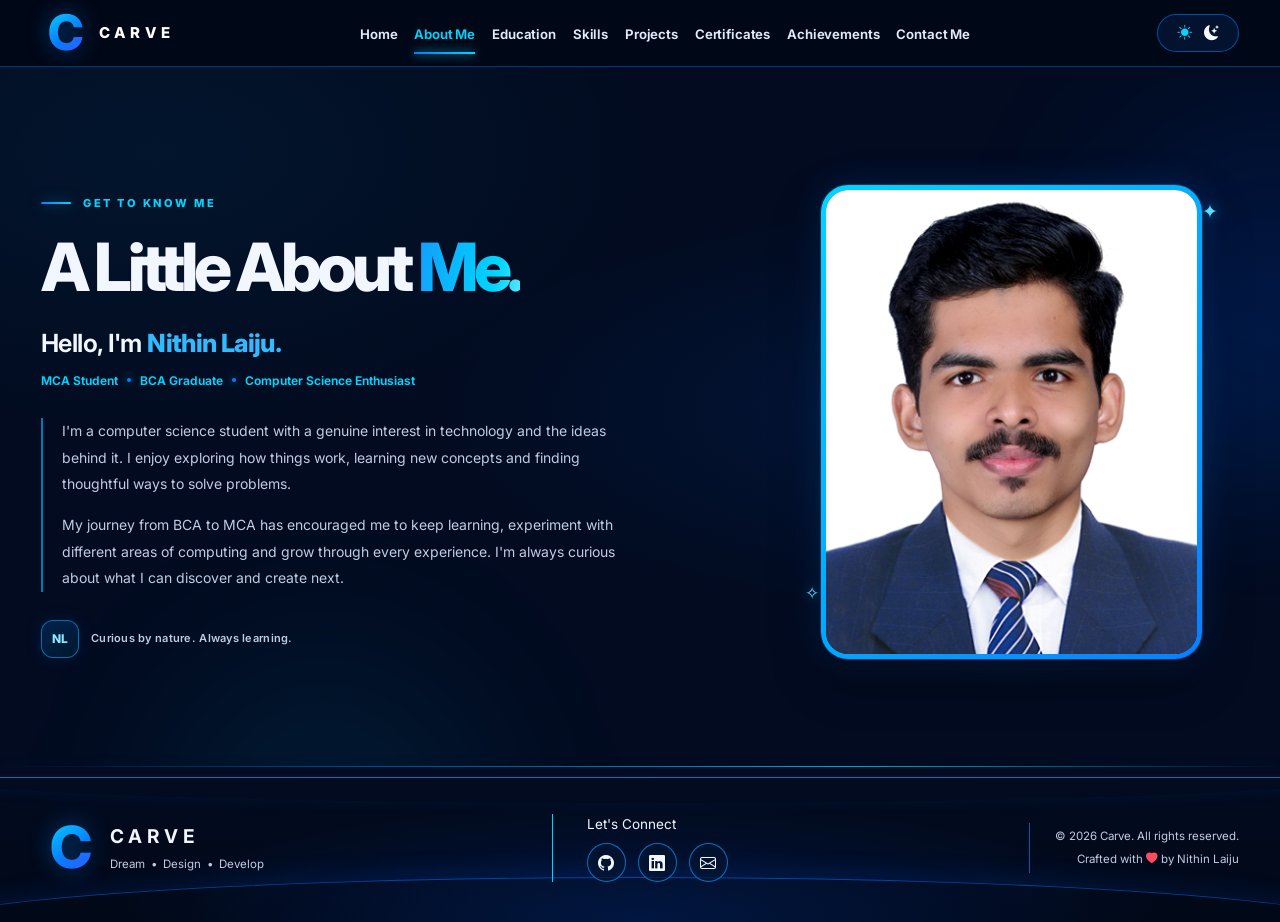
==== about.html @ 8e7db358 "About added" ====
<!doctype html>
<html lang="en">

<head>
    <meta charset="utf-8">
    <meta name="viewport" content="width=device-width, initial-scale=1">
    <meta name="description" content="About Nithin Laiju — MCA student, BCA graduate and computer science enthusiast.">
    <meta name="theme-color" content="#020b20">
    <title>About Me | CARVE — Nithin Laiju</title>

    <!-- Shared libraries and typography used by the CARVE homepage -->
    <link href="https://cdn.jsdelivr.net/npm/bootstrap@5.3.3/dist/css/bootstrap.min.css" rel="stylesheet">
    <link href="https://cdn.jsdelivr.net/npm/bootstrap-icons@1.11.3/font/bootstrap-icons.min.css" rel="stylesheet">
    <link rel="preconnect" href="https://fonts.googleapis.com">
    <link rel="preconnect" href="https://fonts.gstatic.com" crossorigin>
    <link href="https://fonts.googleapis.com/css2?family=Inter:wght@400;500;600;700;800&display=swap" rel="stylesheet">

    <!-- Keep the existing homepage stylesheet unchanged. -->
    <link rel="stylesheet" href="Assets/css/style.css">
    <!-- Complete About page stylesheet. -->
    <link rel="stylesheet" href="Assets/css/about.css">
    <script src="Assets/js/about.js" defer></script>
</head>

<body>
    <!-- Shared CARVE header; About Me is the active page. -->
    <header class="site-header">
        <nav class="navbar navbar-expand-lg navbar-dark">
            <div class="container-fluid site-container">
                <a class="navbar-brand brand-lockup" href="index.html" aria-label="CARVE home">
                    <span class="brand-mark">C</span><span class="brand-name">CARVE</span>
                </a>

                <button class="navbar-toggler" type="button" data-bs-toggle="collapse" data-bs-target="#mainNavigation"
                    aria-controls="mainNavigation" aria-expanded="false" aria-label="Toggle navigation">
                    <span class="navbar-toggler-icon"></span>
                </button>

                <div class="collapse navbar-collapse" id="mainNavigation">
                    <ul class="navbar-nav mx-auto align-items-lg-center">
                        <li class="nav-item"><a class="nav-link" href="index.html">Home</a></li>
                        <li class="nav-item"><a class="nav-link active" href="about.html" aria-current="page">About
                                Me</a></li>
                        <li class="nav-item"><a class="nav-link" href="education.html">Education</a></li>
                        <li class="nav-item"><a class="nav-link" href="skills.html">Skills</a></li>
                        <li class="nav-item"><a class="nav-link" href="projects.html">Projects</a></li>
                        <li class="nav-item"><a class="nav-link" href="certificates.html">Certificates</a></li>
                        <li class="nav-item"><a class="nav-link" href="achievements.html">Achievements</a></li>
                        <li class="nav-item"><a class="nav-link" href="contact.html">Contact Me</a></li>
                    </ul>

                    <button class="theme-toggle" id="themeToggle" type="button" aria-label="Switch colour theme"
                        title="Switch colour theme" aria-pressed="false">
                        <i class="bi bi-sun-fill sun-icon" aria-hidden="true"></i>
                        <i class="bi bi-moon-stars-fill moon-icon" aria-hidden="true"></i>
                    </button>
                </div>
            </div>
        </nav>
    </header>

    <main class="about-page-main">
        <section class="about-page-section" aria-labelledby="about-title">
            <div class="about-page-glow about-page-glow-one" aria-hidden="true"></div>
            <div class="about-page-glow about-page-glow-two" aria-hidden="true"></div>

            <div class="container-fluid site-container about-page-container">
                <div class="about-page-layout">
                    <div class="about-page-copy about-reveal">
                        <div class="about-eyebrow">
                            <span class="about-eyebrow-line" aria-hidden="true"></span>
                            <span>GET TO KNOW ME</span>
                        </div>

                        <h1 id="about-title">A Little About <span>Me.</span></h1>
                        <p class="about-lead">Hello, I'm <strong>Nithin Laiju.</strong></p>
                        <p class="about-role">
                            MCA Student <span aria-hidden="true"></span>
                            BCA Graduate <span aria-hidden="true"></span>
                            Computer Science Enthusiast
                        </p>

                        <div class="about-summary">
                            <p>
                                I'm a computer science student with a genuine interest in technology and the ideas
                                behind it.
                                I enjoy exploring how things work, learning new concepts and finding thoughtful ways to
                                solve problems.
                            </p>
                            <p>
                                My journey from BCA to MCA has encouraged me to keep learning, experiment with different
                                areas of
                                computing and grow through every experience. I'm always curious about what I can
                                discover and create next.
                            </p>
                        </div>

                        <div class="about-signature-row">
                            <span class="about-signature-mark">NL</span>
                            <span class="about-signature-caption">Curious by nature. Always learning.</span>
                        </div>
                    </div>

                    <!-- Simple rounded-rectangle portrait; no arch or floating label. -->
                    <div class="about-page-portrait about-reveal about-reveal-delay">
                        <div class="portrait-aura" aria-hidden="true"></div>
                        <div class="portrait-frame">
                            <div class="portrait-frame-inner">
                                <img src="Assets/images/profilephoto.jpg" alt="Portrait of Nithin Laiju"
                                    class="about-profile-photo" loading="eager" decoding="async">
                            </div>
                        </div>
                        <span class="portrait-spark portrait-spark-one" aria-hidden="true">✦</span>
                        <span class="portrait-spark portrait-spark-two" aria-hidden="true">✧</span>
                    </div>
                </div>
            </div>

            <div class="about-bottom-line" aria-hidden="true"></div>
        </section>
    </main>

    <!-- Shared CARVE footer. Keep its markup consistent with index.html. -->
    <footer class="site-footer">
        <div class="container-fluid site-container footer-inner">
            <a class="footer-brand" href="index.html">
                <span class="brand-mark">C</span>
                <span><strong>CARVE</strong><small>Dream&nbsp; • &nbsp;Design&nbsp; • &nbsp;Develop</small></span>
            </a>

            <div class="footer-connect">
                <p>Let's Connect</p>
                <div class="social-links">
                    <a href="https://github.com/" target="_blank" rel="noopener" aria-label="GitHub"><i
                            class="bi bi-github"></i></a>
                    <a href="https://www.linkedin.com/" target="_blank" rel="noopener" aria-label="LinkedIn"><i
                            class="bi bi-linkedin"></i></a>
                    <a href="mailto:your.email@example.com" aria-label="Email"><i class="bi bi-envelope"></i></a>
                </div>
            </div>

            <div class="footer-copyright">
                <p>© <span id="currentYear">2026</span> Carve. All rights reserved.</p>
                <p>Crafted with <i class="bi bi-heart-fill"></i> by Nithin Laiju</p>
            </div>
        </div>
    </footer>

    <script src="https://cdn.jsdelivr.net/npm/bootstrap@5.3.3/dist/js/bootstrap.bundle.min.js"></script>
</body>

</html>
---- Assets/css/style.css ----
:root {
    --bg: #020b20;
    --bg-deep: #010817;
    --surface: rgba(5, 23, 55, .76);
    --surface-strong: rgba(5, 25, 61, .94);
    --line: rgba(0, 132, 255, .43);
    --line-bright: #087dff;
    --cyan: #00d5ff;
    --blue: #087bff;
    --text: #f2f6ff;
    --muted: #c0cce2;
    --shadow: 0 0 28px rgba(0, 105, 255, .16);
}

* {
    box-sizing: border-box;
}

html {
    scroll-behavior: smooth;
    scroll-padding-top: 86px;
}

body {
    margin: 0;
    overflow-x: hidden;
    background: var(--bg);
    color: var(--text);
    font-family: 'Inter', sans-serif;
    transition: background .35s ease, color .35s ease;
}

a {
    color: inherit;
    text-decoration: none;
}

.site-container {
    width: min(100% - 82px, 1440px);
    margin-inline: auto;
    padding-inline: 0;
}

/* Header */
.site-header {
    position: sticky;
    top: 0;
    z-index: 1000;
    background: rgba(1, 8, 23, .92);
    border-bottom: 1px solid rgba(0, 124, 255, .42);
    backdrop-filter: blur(18px);
}

.site-header .navbar {
    min-height: 62px;
    padding: 5px 0;
}

.brand-lockup,
.footer-brand {
    display: inline-flex;
    align-items: center;
    gap: 12px;
}

.brand-mark {
    display: inline-grid;
    place-items: center;
    width: 43px;
    height: 43px;
    color: transparent;
    font-size: 0;
    font-weight: 800;
    border-radius: 50%;
    background: linear-gradient(135deg, #00e1ff 4%, #087dff 56%, #314dff 100%);
    -webkit-mask: radial-gradient(circle at center, transparent 43%, #000 45%);
    mask: radial-gradient(circle at center, transparent 43%, #000 45%);
    filter: drop-shadow(0 0 12px rgba(0, 135, 255, .55));
    flex: 0 0 auto;
}

.brand-name {
    font-size: 15px;
    font-weight: 800;
    letter-spacing: .28em;
}

.navbar-nav {
    gap: clamp(9px, 1.55vw, 25px);
}

.site-header .nav-link {
    position: relative;
    padding: 17px 0 14px !important;
    color: #e1e9fa;
    font-size: 12px;
    font-weight: 600;
    white-space: nowrap;
    transition: color .25s ease;
}

.site-header .nav-link::after {
    content: '';
    position: absolute;
    left: 0;
    right: 0;
    bottom: 5px;
    height: 2px;
    background: linear-gradient(90deg, var(--blue), var(--cyan));
    transform: scaleX(0);
    transform-origin: left;
    transition: transform .25s ease;
    box-shadow: 0 0 10px var(--cyan);
}

.site-header .nav-link:hover,
.site-header .nav-link.active {
    color: var(--cyan);
}

.site-header .nav-link:hover::after,
.site-header .nav-link.active::after {
    transform: scaleX(1);
}

.theme-toggle {
    display: flex;
    align-items: center;
    justify-content: center;
    gap: 12px;
    width: 80px;
    height: 36px;
    padding: 0;
    color: #f5f8ff;
    background: rgba(5, 25, 60, .65);
    border: 1px solid rgba(0, 130, 255, .55);
    border-radius: 30px;
    font-size: 15px;
    transition: .25s ease;
}

.theme-toggle:hover {
    box-shadow: 0 0 18px rgba(0, 155, 255, .28);
    border-color: var(--cyan);
}

.theme-toggle .sun-icon {
    color: var(--cyan);
}

.navbar-toggler {
    border-color: rgba(0, 190, 255, .5);
}

.navbar-toggler:focus {
    box-shadow: 0 0 0 .15rem rgba(0, 190, 255, .2);
}

/* Hero: the workspace image is blended into the background, not displayed as a card. */
.hero-section {
    position: relative;
    min-height: 505px;
    display: flex;
    align-items: center;
    isolation: isolate;
    overflow: hidden;
    background: radial-gradient(ellipse at 79% 45%, rgba(0, 52, 160, .28), transparent 42%), linear-gradient(100deg, #010817 0%, #020b20 55%, #03143a 100%);
}

.hero-art {
    position: absolute;
    z-index: -1;
    inset: 0 0 0 34%;
    overflow: hidden;
    pointer-events: none;
}

.hero-workspace-image {
    position: absolute;
    inset: 0 0 0 auto;
    width: 100%;
    height: 100%;
    object-fit: cover;
    object-position: center 53%;
    opacity: .94;
    -webkit-mask-image: linear-gradient(90deg, transparent 0%, rgba(0, 0, 0, .2) 12%, #000 34%), linear-gradient(0deg, transparent 0%, #000 17%, #000 90%, transparent 100%);
    -webkit-mask-composite: source-in;
    mask-image: linear-gradient(90deg, transparent 0%, rgba(0, 0, 0, .2) 12%, #000 34%), linear-gradient(0deg, transparent 0%, #000 17%, #000 90%, transparent 100%);
    mask-composite: intersect;
    filter: saturate(1.08) contrast(1.04);
}

.hero-art-shade {
    position: absolute;
    inset: 0;
    background: linear-gradient(90deg, #010817 0%, rgba(1, 8, 23, .72) 12%, transparent 43%), linear-gradient(0deg, #020b20 0%, transparent 17%, transparent 88%, rgba(1, 8, 23, .15) 100%);
}

.hero-content-wrap {
    position: relative;
    z-index: 2;
    padding-top: 50px;
    padding-bottom: 75px;
}

.hero-copy {
    width: min(570px, 54%);
}

.intro-heading-row {
    display: flex;
    align-items: center;
    gap: 22px;
}

.profile-frame {
    width: 112px;
    height: 112px;
    flex: 0 0 112px;
    padding: 3px;
    border-radius: 50%;
    background: linear-gradient(145deg, #00e5ff, #087bff 55%, #6a4cff);
    box-shadow: 0 0 0 3px rgba(0, 139, 255, .12), 0 0 25px rgba(0, 124, 255, .48);
    overflow: hidden;
}

.profile-photo {
    display: block;
    width: 100%;
    height: 100%;
    border-radius: 50%;
    object-fit: cover;
    object-position: center 22%;
    background: #13294b;
}

.hello-text {
    margin: 0 0 2px;
    font-size: 19px;
    font-weight: 500;
}

.intro-title h1 {
    margin: 0;
    font-size: clamp(38px, 4.2vw, 56px);
    line-height: 1.08;
    letter-spacing: -.055em;
    font-weight: 800;
    white-space: nowrap;
}

.intro-title h1 span,
.section-heading h2 span,
.about-copy h2 span {
    color: var(--cyan);
    background: linear-gradient(100deg, #078bff, #00d8f4);
    -webkit-background-clip: text;
    background-clip: text;
    -webkit-text-fill-color: transparent;
}

.intro-meta {
    display: flex;
    flex-wrap: wrap;
    align-items: center;
    gap: 13px;
    margin-top: 17px;
    color: #edf4ff;
    font-size: 13px;
    font-weight: 600;
}

.intro-meta i {
    display: block;
    width: 1px;
    height: 16px;
    background: var(--cyan);
}

.hero-description {
    max-width: 430px;
    margin: 25px 0 22px;
    color: var(--muted);
    font-size: 14px;
    line-height: 1.75;
}

.hero-actions {
    display: flex;
    flex-wrap: wrap;
    gap: 14px;
}

.btn-primary-glow,
.btn-outline-glow {
    min-height: 45px;
    display: inline-flex;
    align-items: center;
    justify-content: center;
    gap: 14px;
    padding: 0 24px;
    border-radius: 30px;
    font-size: 12px;
    font-weight: 700;
    transition: transform .25s ease, box-shadow .25s ease, background .25s ease;
}

.btn-primary-glow {
    color: white;
    background: linear-gradient(105deg, #075dff, #00b9f4);
    box-shadow: 0 8px 24px rgba(0, 111, 255, .28);
}

.btn-outline-glow {
    color: white;
    background: rgba(1, 12, 32, .46);
    border: 1px solid #00baff;
}

.btn-primary-glow:hover,
.btn-outline-glow:hover {
    color: white;
    transform: translateY(-3px);
    box-shadow: 0 0 24px rgba(0, 174, 255, .34);
}

.social-links {
    display: flex;
    align-items: center;
    gap: 12px;
}

.hero-socials {
    margin-top: 19px;
}

.social-links a {
    width: 39px;
    height: 39px;
    display: inline-grid;
    place-items: center;
    border-radius: 50%;
    border: 1px solid rgba(0, 155, 255, .7);
    background: rgba(4, 20, 48, .65);
    color: #f2f7ff;
    font-size: 16px;
    transition: .25s ease;
}

.social-links a:hover {
    color: var(--cyan);
    transform: translateY(-3px);
    box-shadow: 0 0 17px rgba(0, 166, 255, .35);
}

.hero-wave {
    position: absolute;
    bottom: -1px;
    left: 0;
    width: 100%;
    height: 76px;
    pointer-events: none;
}

.hero-wave svg {
    width: 100%;
    height: 100%;
    overflow: visible;
}

.hero-wave path {
    fill: none;
    stroke: #087dff;
    stroke-width: 1.1;
    opacity: .9;
}

.hero-wave path+path {
    stroke: #00d5ff;
    opacity: .34;
}

/* Shared section styles */
.section-shell {
    position: relative;
}

.technology-section {
    padding: 7px 0 42px;
    background: linear-gradient(180deg, #020b20, #03102b 80%, #020b20);
}

.section-heading {
    text-align: center;
    margin: 0 auto 22px;
}

.eyebrow {
    display: block;
    margin-bottom: 7px;
    color: #00cfff;
    font-size: 11px;
    font-weight: 700;
    letter-spacing: .23em;
}

.section-heading h2 {
    margin: 0;
    color: var(--text);
    font-size: clamp(23px, 2.3vw, 29px);
    font-weight: 750;
    letter-spacing: -.035em;
}

.technology-carousel {
    max-width: 1120px;
    margin: 0 auto;
}

.technology-viewport {
    overflow: hidden;
    padding: 2px 1px 12px;
}

.technology-track {
    --visible-count: 4;
    --card-gap: 18px;
    display: flex;
    gap: var(--card-gap);
    will-change: transform;
}

.technology-card {
    flex: 0 0 calc((100% - (var(--visible-count) - 1) * var(--card-gap)) / var(--visible-count));
    min-width: 0;
    min-height: 112px;
    display: flex;
    flex-direction: column;
    align-items: center;
    justify-content: center;
    gap: 8px;
    border: 1px solid rgba(0, 117, 255, .42);
    border-radius: 17px;
    background: linear-gradient(145deg, rgba(9, 31, 70, .88), rgba(3, 14, 37, .92));
    box-shadow: inset 0 1px 0 rgba(255, 255, 255, .025), 0 8px 24px rgba(0, 0, 0, .12);
    transition: border-color .25s ease, transform .25s ease, box-shadow .25s ease;
}

.technology-card:hover {
    transform: translateY(-5px);
    border-color: var(--cyan);
    box-shadow: 0 8px 24px rgba(0, 125, 255, .18);
}

.technology-card img {
    width: 46px;
    height: 46px;
    object-fit: contain;
    filter: drop-shadow(0 0 8px rgba(0, 145, 255, .12));
}

.technology-card h3 {
    margin: 0;
    color: #f5f8ff;
    font-size: 14px;
    font-weight: 650;
}

/* About preview */
.about-preview {
    padding: 36px 0 38px;
    overflow: hidden;
    background: radial-gradient(ellipse at 50% 50%, rgba(0, 65, 175, .15), transparent 58%), #020b20;
}

.about-grid {
    min-height: 285px;
    display: grid;
    grid-template-columns: 1fr 1.18fr .62fr;
    align-items: center;
    gap: 35px;
}

.section-kicker {
    display: inline-flex;
    align-items: center;
    gap: 10px;
    margin-bottom: 15px;
    color: var(--cyan);
    font-size: 12px;
    font-weight: 700;
    letter-spacing: .12em;
}

.section-kicker span {
    width: 18px;
    height: 2px;
    background: var(--cyan);
    box-shadow: 0 0 10px var(--cyan);
}

.about-copy h2 {
    max-width: 410px;
    margin: 0 0 16px;
    color: var(--text);
    font-size: clamp(28px, 3vw, 38px);
    line-height: 1.15;
    font-weight: 750;
    letter-spacing: -.04em;
}

.about-copy p {
    max-width: 390px;
    margin: 0 0 19px;
    color: var(--muted);
    font-size: 14px;
    line-height: 1.7;
}

.about-link {
    min-height: 42px;
    padding-inline: 21px;
}

.about-visual {
    position: relative;
    min-width: 0;
    display: grid;
    place-items: center;
    min-height: 260px;
}

.about-workspace-image {
    position: relative;
    z-index: 2;
    width: min(100%, 440px);
    aspect-ratio: 1.45 / 1;
    object-fit: cover;
    border-radius: 17px;
    border: 1px solid rgba(0, 204, 255, .82);
    transform: rotate(-3deg);
    box-shadow: 0 15px 38px rgba(0, 0, 0, .28), 0 0 22px rgba(0, 114, 255, .2);
}

.about-orbit {
    position: absolute;
    width: 190px;
    height: 190px;
    border-radius: 50%;
    background: linear-gradient(140deg, #006cff, #172dff);
    filter: blur(.2px);
    opacity: .78;
}

.orbit-one {
    top: 6px;
    right: 12%;
}

.orbit-two {
    bottom: 4px;
    left: 6%;
    width: 135px;
    height: 135px;
    opacity: .42;
}

.about-facts {
    display: grid;
    gap: 12px;
}

.fact-card {
    min-height: 72px;
    display: flex;
    align-items: center;
    gap: 17px;
    padding: 13px 17px;
    border: 1px solid rgba(0, 124, 255, .44);
    border-radius: 13px;
    background: linear-gradient(120deg, rgba(5, 28, 68, .86), rgba(3, 15, 39, .9));
}

.fact-card>i {
    color: var(--cyan);
    font-size: 30px;
    line-height: 1;
}

.fact-card h3 {
    margin: 0 0 3px;
    color: #f5f8ff;
    font-size: 14px;
    font-weight: 700;
}

.fact-card p {
    margin: 0;
    color: var(--muted);
    font-size: 12px;
}

/* Strengths */
.strengths-section {
    padding: 14px 0 56px;
    overflow: hidden;
    background: linear-gradient(180deg, #020b20, #03102b);
}

.strengths-section::before,
.strengths-section::after {
    content: '';
    position: absolute;
    left: -5%;
    width: 110%;
    height: 1px;
    background: linear-gradient(90deg, transparent, #087dff, #00d5ff, transparent);
    box-shadow: 0 0 13px rgba(0, 128, 255, .55);
}

.strengths-section::before {
    top: 0;
    transform: rotate(-1deg);
}

.strengths-section::after {
    bottom: 18px;
    transform: rotate(1deg);
}

.strength-grid {
    display: grid;
    grid-template-columns: repeat(5, 1fr);
    gap: 17px;
}

.strength-card {
    min-height: 138px;
    display: flex;
    flex-direction: column;
    align-items: center;
    justify-content: center;
    text-align: center;
    padding: 19px 12px;
    border: 1px solid rgba(0, 123, 255, .52);
    border-radius: 18px;
    background: linear-gradient(145deg, rgba(7, 29, 69, .92), rgba(2, 13, 35, .94));
    transition: transform .25s ease, border-color .25s ease, box-shadow .25s ease;
}

.strength-card:hover {
    transform: translateY(-6px);
    border-color: var(--cyan);
    box-shadow: 0 12px 25px rgba(0, 113, 255, .17);
}

.strength-card>i {
    margin-bottom: 11px;
    color: var(--cyan);
    font-size: 32px;
    line-height: 1;
    filter: drop-shadow(0 0 8px rgba(0, 194, 255, .35));
}

.strength-card h3 {
    margin: 0 0 7px;
    color: #f5f8ff;
    font-size: 13px;
    font-weight: 700;
}

.strength-card p {
    margin: 0;
    color: var(--muted);
    font-size: 12px;
    line-height: 1.5;
}

/* Footer */
.site-footer {
    position: relative;
    overflow: hidden;
    border-top: 1px solid rgba(0, 139, 255, .62);
    background: radial-gradient(ellipse at 50% 100%, rgba(0, 69, 190, .18), transparent 60%), #01091b;
}

.site-footer::after {
    content: '';
    position: absolute;
    left: -8%;
    right: -8%;
    bottom: -65px;
    height: 110px;
    border: 1px solid rgba(0, 113, 255, .55);
    border-radius: 50%;
    box-shadow: 0 -7px 24px rgba(0, 93, 255, .12);
    pointer-events: none;
}

.footer-inner {
    min-height: 126px;
    display: grid;
    grid-template-columns: 1fr 1fr 1fr;
    align-items: center;
    gap: 24px;
    padding-block: 22px;
}

.footer-brand {
    justify-self: start;
    gap: 16px;
}

.footer-brand .brand-mark {
    width: 52px;
    height: 52px;
}

.footer-brand strong {
    display: block;
    font-size: 19px;
    letter-spacing: .25em;
}

.footer-brand small {
    display: block;
    margin-top: 6px;
    color: var(--muted);
    font-size: 12px;
    white-space: nowrap;
}

.footer-connect {
    justify-self: center;
    min-width: 220px;
    padding-left: 32px;
    border-left: 1px solid var(--cyan);
}

.footer-connect p {
    margin: 0 0 10px;
    color: #f2f6ff;
    font-size: 14px;
}

.footer-copyright {
    justify-self: end;
    padding-left: 28px;
    border-left: 1px solid rgba(0, 135, 255, .65);
    text-align: right;
}

.footer-copyright p {
    margin: 5px 0;
    color: var(--muted);
    font-size: 12px;
}

.footer-copyright .bi-heart-fill {
    color: #ff4b62;
}

/* Reveal effects */
.reveal {
    opacity: 0;
    transform: translateY(22px);
    transition: opacity .7s ease, transform .7s cubic-bezier(.2, .7, .2, 1);
}

.reveal.is-visible {
    opacity: 1;
    transform: translateY(0);
}

/* Light theme remains available from the header toggle. */
body.light-theme {
    --bg: #edf4ff;
    --bg-deep: #eaf2ff;
    --surface: rgba(255, 255, 255, .8);
    --text: #102342;
    --muted: #52647e;
    background: #edf4ff;
    color: #102342;
}

body.light-theme .site-header {
    background: rgba(239, 246, 255, .94);
}

body.light-theme .site-header .nav-link,
body.light-theme .theme-toggle {
    color: #102342;
}

body.light-theme .hero-section {
    background: linear-gradient(100deg, #eaf2ff 0%, #dceaff 58%, #c9ddff 100%);
}

body.light-theme .hero-art-shade {
    background: linear-gradient(90deg, #eaf2ff 0%, rgba(234, 242, 255, .72) 12%, transparent 43%), linear-gradient(0deg, #eaf2ff 0%, transparent 17%, transparent 88%, rgba(234, 242, 255, .15) 100%);
}

body.light-theme .hello-text,
body.light-theme .intro-title h1,
body.light-theme .intro-meta,
body.light-theme .section-heading h2,
body.light-theme .about-copy h2 {
    color: #102342;
}

body.light-theme .technology-section,
body.light-theme .about-preview,
body.light-theme .strengths-section {
    background: linear-gradient(180deg, #edf4ff, #e3eeff);
}

body.light-theme .technology-card,
body.light-theme .strength-card,
body.light-theme .fact-card {
    background: linear-gradient(145deg, #fff, #e9f2ff);
}

body.light-theme .technology-card h3,
body.light-theme .strength-card h3,
body.light-theme .fact-card h3 {
    color: #102342;
}

body.light-theme .site-footer {
    background: #e4efff;
}

body.light-theme .footer-connect p {
    color: #102342;
}

body.light-theme .btn-outline-glow {
    color: #102342;
    background: rgba(255, 255, 255, .65);
}

body.light-theme .social-links a {
    color: #102342;
    background: rgba(255, 255, 255, .7);
}

@media (max-width: 1199.98px) {
    .site-container {
        width: min(100% - 54px, 1120px);
    }

    .navbar-nav {
        gap: 12px;
    }

    .site-header .nav-link {
        font-size: 11px;
    }

    .hero-copy {
        width: 57%;
    }

    .intro-title h1 {
        font-size: 47px;
    }

    .about-grid {
        grid-template-columns: 1fr 1.05fr .68fr;
        gap: 22px;
    }

    .technology-track {
        --visible-count: 4;
    }
}

@media (max-width: 991.98px) {
    .site-container {
        width: min(100% - 42px, 850px);
    }

    .site-header .navbar-collapse {
        padding: 12px 0 15px;
    }

    .navbar-nav {
        align-items: flex-start !important;
        gap: 2px;
    }

    .site-header .nav-link {
        padding: 9px 0 !important;
    }

    .site-header .nav-link::after {
        bottom: 3px;
        right: auto;
        width: 35px;
    }

    .theme-toggle {
        margin-top: 12px;
    }

    .hero-section {
        min-height: 475px;
    }

    .hero-art {
        left: 27%;
        opacity: .78;
    }

    .hero-copy {
        width: 67%;
    }

    .profile-frame {
        width: 96px;
        height: 96px;
        flex-basis: 96px;
    }

    .intro-title h1 {
        font-size: 43px;
    }

    .about-grid {
        grid-template-columns: 1fr 1fr;
        gap: 18px 28px;
    }

    .about-visual {
        grid-column: 2;
        grid-row: 1 / span 2;
    }

    .about-facts {
        grid-column: 1 / -1;
        grid-template-columns: repeat(3, 1fr);
    }

    .fact-card {
        padding: 12px;
        gap: 10px;
    }

    .fact-card>i {
        font-size: 25px;
    }

    .strength-grid {
        grid-template-columns: repeat(3, 1fr);
    }

    .footer-inner {
        grid-template-columns: 1fr 1fr;
    }

    .footer-copyright {
        grid-column: 1 / -1;
        justify-self: stretch;
        border-left: 0;
        border-top: 1px solid rgba(0, 135, 255, .45);
        padding: 12px 0 0;
        text-align: center;
    }

    .technology-track {
        --visible-count: 3;
    }
}

@media (max-width: 640px) {
    .site-container {
        width: min(100% - 34px, 540px);
    }

    .site-header .navbar {
        min-height: 58px;
    }

    .brand-mark {
        width: 38px;
        height: 38px;
    }

    .brand-name {
        font-size: 13px;
    }

    .hero-section {
        min-height: auto;
    }

    .hero-art {
        inset: 0 0 0 0;
        opacity: .45;
    }

    .hero-workspace-image {
        object-position: 58% center;
        -webkit-mask-image: linear-gradient(90deg, transparent 0%, rgba(0, 0, 0, .18) 20%, #000 70%), linear-gradient(0deg, transparent 0%, #000 22%, #000 88%, transparent 100%);
        mask-image: linear-gradient(90deg, transparent 0%, rgba(0, 0, 0, .18) 20%, #000 70%), linear-gradient(0deg, transparent 0%, #000 22%, #000 88%, transparent 100%);
    }

    .hero-art-shade {
        background: linear-gradient(90deg, rgba(1, 8, 23, .94), rgba(1, 8, 23, .65) 55%, rgba(1, 8, 23, .2)), linear-gradient(0deg, #020b20 0%, transparent 24%, transparent 85%, rgba(1, 8, 23, .2));
    }

    .hero-content-wrap {
        padding-top: 62px;
        padding-bottom: 80px;
    }

    .hero-copy {
        width: 100%;
    }

    .intro-heading-row {
        gap: 15px;
    }

    .profile-frame {
        width: 82px;
        height: 82px;
        flex-basis: 82px;
    }

    .hello-text {
        font-size: 16px;
    }

    .intro-title h1 {
        font-size: clamp(34px, 9vw, 43px);
    }

    .intro-meta {
        gap: 8px;
        margin-top: 20px;
        font-size: 11px;
    }

    .intro-meta i {
        height: 13px;
    }

    .hero-description {
        max-width: 460px;
        margin: 20px 0;
        font-size: 13px;
    }

    .btn-primary-glow,
    .btn-outline-glow {
        min-height: 43px;
        padding-inline: 18px;
        font-size: 11px;
    }

    .social-links a {
        width: 36px;
        height: 36px;
    }

    .hero-wave {
        height: 55px;
    }

    .technology-section {
        padding: 2px 0 26px;
    }

    .section-heading {
        margin-bottom: 17px;
    }

    .eyebrow {
        font-size: 9px;
    }

    .section-heading h2 {
        font-size: 22px;
    }

    .technology-track {
        --visible-count: 3;
        --card-gap: 10px;
    }

    .technology-card {
        min-height: 96px;
        border-radius: 13px;
        gap: 6px;
    }

    .technology-card img {
        width: 37px;
        height: 37px;
    }

    .technology-card h3 {
        font-size: 12px;
    }

    .about-preview {
        padding: 28px 0 30px;
    }

    .about-grid {
        grid-template-columns: 1fr;
        gap: 15px;
    }

    .about-copy {
        grid-row: 1;
    }

    .about-copy h2 {
        max-width: 360px;
        font-size: 31px;
    }

    .about-copy p {
        font-size: 13px;
    }

    .about-visual {
        grid-column: 1;
        grid-row: 2;
        min-height: 205px;
    }

    .about-workspace-image {
        width: min(88%, 400px);
    }

    .about-orbit {
        width: 135px;
        height: 135px;
    }

    .about-facts {
        grid-column: 1;
        grid-row: 3;
        grid-template-columns: 1fr;
        gap: 9px;
    }

    .fact-card {
        min-height: 62px;
        padding: 10px 15px;
    }

    .strengths-section {
        padding: 18px 0 40px;
    }

    .strength-grid {
        grid-template-columns: repeat(2, 1fr);
        gap: 11px;
    }

    .strength-card {
        min-height: 126px;
        padding: 15px 8px;
        border-radius: 14px;
    }

    .strength-card>i {
        font-size: 28px;
    }

    .strength-card h3 {
        font-size: 11px;
    }

    .strength-card p {
        font-size: 10px;
    }

    .footer-inner {
        grid-template-columns: 1fr;
        justify-items: center;
        gap: 18px;
        padding-block: 24px;
    }

    .footer-brand,
    .footer-connect,
    .footer-copyright {
        justify-self: center;
        text-align: center;
    }

    .footer-connect {
        min-width: auto;
        padding: 0;
        border: 0;
    }

    .footer-copyright {
        grid-column: auto;
        width: 100%;
        padding-top: 12px;
    }
}

@media (prefers-reduced-motion: reduce) {

    *,
    *::before,
    *::after {
        scroll-behavior: auto !important;
        animation-duration: .01ms !important;
        animation-iteration-count: 1 !important;
        transition-duration: .01ms !important;
    }
}

/* ==========================================================
   CARVE VISUAL POLISH — safe overrides
   Keeps the existing sections, content, images and behaviour.
   ========================================================== */

/* Hero: give the introduction a clearer, more intentional layout. */
.hero-section {
    min-height: 540px;
    background:
        radial-gradient(ellipse at 82% 46%, rgba(0, 67, 190, .22), transparent 43%),
        linear-gradient(105deg, #010817 0%, #020b20 58%, #03143a 100%);
}

.hero-content-wrap {
    padding-top: 52px;
    padding-bottom: 88px;
}

.hero-copy {
    width: min(600px, 52%);
}

.intro-heading-row {
    gap: 23px;
    align-items: center;
}

.profile-frame {
    width: 118px;
    height: 118px;
    flex-basis: 118px;
    padding: 3px;
    box-shadow:
        0 0 0 5px rgba(0, 139, 255, .09),
        0 0 24px rgba(0, 124, 255, .42),
        0 0 48px rgba(0, 124, 255, .14);
    transition: transform .35s ease, box-shadow .35s ease;
}

.profile-frame:hover {
    transform: translateY(-3px) scale(1.025);
    box-shadow:
        0 0 0 5px rgba(0, 139, 255, .13),
        0 0 30px rgba(0, 180, 255, .55),
        0 0 55px rgba(0, 124, 255, .2);
}

.profile-photo {
    object-position: center 14%;
}

.hello-text {
    margin-bottom: 5px;
    color: #dceaff;
    font-size: 19px;
    letter-spacing: .01em;
}

.intro-title h1 {
    font-size: clamp(44px, 3.65vw, 64px);
    line-height: 1.04;
    letter-spacing: -.06em;
}

.intro-meta {
    gap: 15px;
    margin-top: 21px;
    font-size: 13px;
    line-height: 1.5;
}

.hero-description {
    max-width: 475px;
    margin: 25px 0 24px;
    font-size: 14px;
    line-height: 1.8;
}

.hero-actions {
    gap: 15px;
}

.btn-primary-glow,
.btn-outline-glow {
    min-height: 48px;
    padding-inline: 25px;
    font-size: 12px;
}

.hero-socials {
    margin-top: 21px;
}

.hero-wave {
    height: 70px;
}

/* Show the complete square workspace artwork instead of cropping the laptop. */
.hero-art {
    left: 37%;
    right: 0;
    opacity: 1;
}

.hero-workspace-image {
    inset: 50% 0 auto auto;
    width: auto;
    height: min(100%, 610px);
    max-width: none;
    aspect-ratio: 1 / 1;
    object-fit: contain;
    object-position: center;
    transform: translateY(-50%);
    opacity: .94;
    -webkit-mask-image: none;
    mask-image: none;
    filter: saturate(1.08) contrast(1.04);
}

.hero-art-shade {
    background:
        linear-gradient(90deg, #010817 0%, rgba(1, 8, 23, .82) 19%, rgba(1, 8, 23, .24) 52%, transparent 76%),
        linear-gradient(0deg, #020b20 0%, transparent 19%, transparent 88%, rgba(1, 8, 23, .12) 100%);
}

/* Give the technology row and following sections a consistent rhythm. */
.technology-section {
    padding: 10px 0 44px;
}

.section-heading {
    margin-bottom: 25px;
}

.technology-carousel {
    max-width: 1160px;
}

.technology-viewport {
    padding: 4px 2px 14px;
}

.technology-card {
    min-height: 116px;
    border-radius: 18px;
    background: linear-gradient(145deg, rgba(9, 31, 70, .94), rgba(3, 14, 37, .96));
}

.about-preview {
    padding: 46px 0 48px;
}

.about-grid {
    min-height: 300px;
    gap: 38px;
}

.about-copy h2 {
    margin-bottom: 17px;
}

.about-copy p {
    line-height: 1.78;
}

.about-visual {
    min-height: 280px;
}

.about-workspace-image {
    box-shadow:
        0 16px 40px rgba(0, 0, 0, .3),
        0 0 24px rgba(0, 114, 255, .2);
}

.strengths-section {
    padding: 24px 0 54px;
}

.strengths-section .section-heading {
    margin-bottom: 26px;
}

.strength-grid {
    gap: 18px;
}

.strength-card {
    min-height: 144px;
    padding: 20px 13px;
}

.site-footer .footer-inner {
    min-height: 132px;
    padding-block: 24px;
}

/* Tablet layout */
@media (max-width: 1199.98px) {
    .hero-copy {
        width: min(570px, 55%);
    }

    .hero-art {
        left: 35%;
    }

    .hero-workspace-image {
        height: min(100%, 540px);
    }

    .intro-title h1 {
        font-size: clamp(43px, 4.1vw, 53px);
    }

    .about-grid {
        gap: 25px;
    }
}

@media (max-width: 991.98px) {
    .hero-section {
        min-height: 520px;
    }

    .hero-content-wrap {
        padding-top: 48px;
        padding-bottom: 82px;
    }

    .hero-copy {
        width: 68%;
    }

    .hero-art {
        left: 32%;
        opacity: .66;
    }

    .hero-workspace-image {
        height: 88%;
        right: -3%;
    }

    .hero-art-shade {
        background:
            linear-gradient(90deg, #010817 0%, rgba(1, 8, 23, .88) 30%, rgba(1, 8, 23, .35) 68%, transparent 100%),
            linear-gradient(0deg, #020b20 0%, transparent 23%, transparent 88%, rgba(1, 8, 23, .18));
    }

    .profile-frame {
        width: 100px;
        height: 100px;
        flex-basis: 100px;
    }

    .intro-title h1 {
        font-size: clamp(40px, 5vw, 49px);
    }

    .technology-section {
        padding-top: 12px;
    }

    .about-preview {
        padding-block: 38px 42px;
    }

    .strengths-section {
        padding-block: 24px 46px;
    }
}

/* Phone layout: keep the portrait and name readable above the artwork. */
@media (max-width: 640px) {
    .hero-section {
        min-height: 590px;
    }

    .hero-art {
        inset: 0;
        left: 0;
        opacity: .28;
    }

    .hero-workspace-image {
        top: auto;
        right: -48px;
        bottom: 0;
        height: 350px;
        width: auto;
        transform: none;
        opacity: .8;
    }

    .hero-art-shade {
        background:
            linear-gradient(90deg, rgba(1, 8, 23, .96) 0%, rgba(1, 8, 23, .72) 62%, rgba(1, 8, 23, .35) 100%),
            linear-gradient(0deg, #020b20 0%, rgba(2, 11, 32, .9) 18%, rgba(2, 11, 32, .24) 65%, #010817 100%);
    }

    .hero-content-wrap {
        padding-top: 52px;
        padding-bottom: 92px;
    }

    .hero-copy {
        width: 100%;
    }

    .intro-heading-row {
        gap: 15px;
    }

    .profile-frame {
        width: 84px;
        height: 84px;
        flex-basis: 84px;
    }

    .profile-photo {
        object-position: center 12%;
    }

    .hello-text {
        font-size: 16px;
        margin-bottom: 3px;
    }

    .intro-title h1 {
        font-size: clamp(34px, 8.7vw, 43px);
    }

    .intro-meta {
        gap: 8px;
        margin-top: 19px;
        font-size: 10.5px;
    }

    .hero-description {
        max-width: 440px;
        margin: 19px 0 21px;
        font-size: 13px;
        line-height: 1.75;
    }

    .btn-primary-glow,
    .btn-outline-glow {
        min-height: 44px;
        padding-inline: 17px;
        font-size: 11px;
    }

    .hero-socials {
        margin-top: 18px;
    }

    .hero-wave {
        height: 54px;
    }

    .technology-section {
        padding: 8px 0 30px;
    }

    .section-heading {
        margin-bottom: 18px;
    }

    .about-preview {
        padding: 30px 0 34px;
    }

    .about-grid {
        gap: 17px;
    }

    .about-visual {
        min-height: 205px;
    }

    .strengths-section {
        padding: 20px 0 40px;
    }

    .strengths-section .section-heading {
        margin-bottom: 20px;
    }

    .site-footer .footer-inner {
        padding-block: 24px;
    }
}

/* ==========================================================
   CARVE — FINAL VISUAL FIXES
   These overrides preserve the existing page and images while
   correcting hero blending, header scale, spacing and footer.
   ========================================================== */

/* Correct the CARVE mark: use the actual letter C, not a ring/O. */
.brand-mark {
    width: 46px;
    height: 46px;
    display: inline-grid;
    place-items: center;
    flex: 0 0 auto;
    border-radius: 0;
    color: transparent;
    font-family: 'Inter', sans-serif;
    font-size: 49px;
    font-weight: 800;
    line-height: .82;
    letter-spacing: -.09em;
    background: linear-gradient(145deg, #04d9ff 2%, #087bff 58%, #4052ff 100%);
    -webkit-background-clip: text;
    background-clip: text;
    -webkit-text-fill-color: transparent;
    -webkit-mask: none;
    mask: none;
    filter: drop-shadow(0 0 11px rgba(0, 135, 255, .42));
}

/* Slightly larger desktop navigation, with consistent alignment. */
.site-header .navbar {
    min-height: 66px;
    padding: 4px 0;
}

.navbar-nav {
    gap: clamp(11px, 1.32vw, 23px);
}

.site-header .nav-link {
    padding: 20px 0 17px !important;
    font-size: 13.2px;
    font-weight: 650;
    letter-spacing: -.01em;
}

.site-header .nav-link::after {
    bottom: 7px;
}

.theme-toggle {
    flex: 0 0 auto;
    width: 82px;
    height: 38px;
    margin-left: 17px;
}

/* Hero image: remove the hard vertical panel edge and let the image
   blend into the full hero background. */
.hero-section {
    min-height: 520px;
    background:
        radial-gradient(ellipse at 81% 46%, rgba(0, 67, 190, .25), transparent 39%),
        radial-gradient(ellipse at 65% 88%, rgba(0, 94, 255, .11), transparent 33%),
        linear-gradient(100deg, #010817 0%, #020b20 57%, #03143a 100%);
}

.hero-art {
    inset: 0;
    left: 0;
    right: 0;
    bottom: 0;
    z-index: -1;
    opacity: 1;
    background:
        radial-gradient(ellipse at 81% 47%, rgba(0, 83, 235, .22), transparent 42%),
        radial-gradient(ellipse at 100% 48%, rgba(31, 64, 255, .12), transparent 31%);
}

/* A softly blurred copy extends the room lighting behind the sharp image. */
.hero-art::before {
    content: '';
    position: absolute;
    inset: -5% -2%;
    z-index: 0;
    background-image: url('../images/hero-workspace.png');
    background-repeat: no-repeat;
    background-position: right center;
    background-size: auto 100%;
    filter: blur(34px) saturate(1.2);
    opacity: .35;
    transform: scale(1.04);
    pointer-events: none;
}

.hero-workspace-image {
    position: absolute;
    z-index: 1;
    top: 50%;
    right: 0;
    bottom: auto;
    left: auto;
    width: auto;
    height: 120%;
    max-width: none;
    object-fit: contain;
    object-position: center;
    transform: translateY(-50%);
    opacity: 1;
    -webkit-mask-image: none;
    mask-image: none;
    filter: saturate(1.12) contrast(1.06) drop-shadow(0 15px 28px rgba(0, 0, 0, .2));
}

/* Fade only the left edge of the hero artwork. The code window and laptop
   remain bright and readable instead of being covered by a dark overlay. */
.hero-art-shade {
    position: absolute;
    z-index: 2;
    inset: 0;
    background:
        linear-gradient(90deg,
            #010817 0%,
            rgba(1, 8, 23, .98) 23%,
            rgba(1, 8, 23, .78) 36%,
            rgba(1, 8, 23, .28) 49%,
            transparent 61%),
        linear-gradient(0deg,
            #020b20 0%,
            rgba(2, 11, 32, .28) 9%,
            transparent 22%,
            transparent 88%,
            rgba(1, 8, 23, .06) 100%);
    pointer-events: none;
}

.hero-content-wrap {
    padding-top: 44px;
    padding-bottom: 70px;
}

.hero-copy {
    width: min(610px, 55%);
    position: relative;
    z-index: 3;
}

.intro-heading-row {
    gap: 22px;
    align-items: center;
}

.profile-frame {
    width: 122px;
    height: 122px;
    flex-basis: 122px;
    padding: 3px;
    box-shadow:
        0 0 0 4px rgba(0, 139, 255, .10),
        0 0 25px rgba(0, 124, 255, .42),
        0 0 44px rgba(0, 124, 255, .14);
}

.profile-photo {
    object-position: center 13%;
}

.hello-text {
    margin-bottom: 5px;
    font-size: 20px;
    color: #edf5ff;
}

.intro-title h1 {
    font-size: clamp(45px, 4.05vw, 63px);
    line-height: 1.05;
    letter-spacing: -.06em;
}

.intro-meta {
    gap: 14px;
    margin-top: 19px;
    font-size: 13.5px;
}

.hero-description {
    max-width: 470px;
    margin: 22px 0 23px;
    font-size: 14px;
    line-height: 1.78;
}

.hero-actions {
    gap: 14px;
}

.btn-primary-glow,
.btn-outline-glow {
    min-height: 47px;
    padding-inline: 24px;
    font-size: 12.5px;
}

.hero-socials {
    margin-top: 20px;
}

.hero-wave {
    z-index: 4;
    bottom: -1px;
    height: 68px;
}

/* Technology carousel: make the track transform smoothly and consistently. */
.technology-section {
    padding: 8px 0 39px;
}

.technology-viewport {
    overflow: hidden;
    position: relative;
    padding: 4px 2px 14px;
}

.technology-track {
    --visible-count: 4;
    --card-gap: 18px;
    display: flex;
    flex-wrap: nowrap;
    gap: var(--card-gap);
    width: 100%;
    will-change: transform;
    transform: translate3d(0, 0, 0);
}

.technology-card {
    flex: 0 0 calc((100% - (var(--visible-count) - 1) * var(--card-gap)) / var(--visible-count));
    min-width: 0;
}

/* Give the About introduction the framed treatment from the approved design. */
.about-copy {
    position: relative;
    min-width: 0;
    padding: 24px 23px 25px;
    border: 1px solid rgba(0, 126, 255, .48);
    border-radius: 21px;
    background:
        radial-gradient(ellipse at 100% 100%, rgba(0, 99, 255, .17), transparent 43%),
        linear-gradient(145deg, rgba(5, 24, 61, .88), rgba(2, 13, 35, .85));
    box-shadow: inset 0 1px 0 rgba(255, 255, 255, .035), 0 12px 27px rgba(0, 0, 0, .12);
}

.about-copy::after {
    content: '';
    position: absolute;
    right: 14px;
    bottom: 0;
    left: 14px;
    height: 1px;
    background: linear-gradient(90deg, transparent, #087dff, #00d5ff, transparent);
    opacity: .65;
}

.about-workspace-image {
    object-position: center;
    transition: transform .35s ease, box-shadow .35s ease;
}

.about-visual:hover .about-workspace-image {
    transform: rotate(-1deg) translateY(-4px);
    box-shadow: 0 18px 42px rgba(0, 0, 0, .32), 0 0 27px rgba(0, 140, 255, .25);
}

/* Footer: stronger visual finish, better spacing and a visible back-to-top control. */
.site-footer {
    min-height: 145px;
    border-top: 1px solid rgba(0, 151, 255, .72);
    background:
        radial-gradient(ellipse at 50% 100%, rgba(0, 74, 214, .22), transparent 58%),
        linear-gradient(180deg, #020b20, #010817);
}

.site-footer::before {
    content: '';
    position: absolute;
    z-index: 0;
    top: -27px;
    left: -6%;
    width: 112%;
    height: 52px;
    border-top: 1px solid rgba(0, 202, 255, .75);
    border-radius: 50%;
    box-shadow: 0 -5px 19px rgba(0, 118, 255, .15);
    pointer-events: none;
}

.site-footer .footer-inner {
    position: relative;
    z-index: 1;
    min-height: 140px;
    grid-template-columns: 1fr 1fr 1fr;
    gap: 25px;
    padding-top: 23px;
    padding-bottom: 23px;
}

.footer-brand {
    gap: 15px;
}

.footer-brand .brand-mark {
    width: 54px;
    height: 54px;
    font-size: 58px;
}

.footer-brand strong {
    font-size: 19px;
    letter-spacing: .26em;
}

.footer-brand small {
    margin-top: 5px;
    font-size: 11.5px;
}

.footer-connect {
    min-height: 68px;
    min-width: 0;
    padding-left: 34px;
    border-left: 1px solid var(--cyan);
}

.footer-connect p {
    margin-bottom: 9px;
    font-size: 13.5px;
}

.footer-copyright {
    padding-left: 25px;
    border-left: 1px solid rgba(0, 135, 255, .65);
}

.footer-copyright p {
    font-size: 11.5px;
}

.back-to-top {
    position: fixed;
    z-index: 1050;
    right: 25px;
    bottom: 24px;
    display: grid;
    width: 49px;
    height: 49px;
    place-items: center;
    padding: 0;
    border: 1px solid rgba(0, 158, 255, .88);
    border-radius: 50%;
    color: #f6fbff;
    background: rgba(3, 19, 48, .9);
    box-shadow: 0 0 18px rgba(0, 120, 255, .22);
    font-size: 21px;
    opacity: 0;
    visibility: hidden;
    transform: translateY(12px);
    transition: opacity .25s ease, visibility .25s ease, transform .25s ease, background .25s ease;
    cursor: pointer;
}

.back-to-top.is-visible {
    opacity: 1;
    visibility: visible;
    transform: translateY(0);
}

.back-to-top:hover {
    color: #fff;
    background: linear-gradient(135deg, #0868ff, #00bfff);
    box-shadow: 0 0 24px rgba(0, 157, 255, .45);
}

/* Keep the same visual direction on smaller screens. */
@media (max-width: 1199.98px) {
    .site-header .navbar {
        min-height: 64px;
    }

    .site-header .navbar-collapse {
        position: absolute;
        top: 100%;
        right: 21px;
        left: 21px;
        z-index: 1001;
        padding: 12px 16px 15px;
        border: 1px solid rgba(0, 132, 255, .42);
        border-top: 0;
        border-radius: 0 0 14px 14px;
        background: rgba(2, 11, 32, .98);
        box-shadow: 0 18px 35px rgba(0, 0, 0, .25);
        backdrop-filter: blur(18px);
    }

    .site-header .navbar-nav {
        align-items: flex-start !important;
        gap: 2px;
    }

    .site-header .nav-link {
        min-height: 39px;
        padding: 9px 10px !important;
        font-size: 13px;
    }

    .site-header .nav-link::after {
        right: auto;
        bottom: 4px;
        left: 10px;
        width: 30px;
    }

    .theme-toggle {
        margin-left: auto;
    }

    .hero-section {
        min-height: 500px;
    }

    .hero-copy {
        width: min(600px, 61%);
    }

    .hero-workspace-image {
        height: 108%;
        right: -15px;
        opacity: .96;
    }

    .hero-art-shade {
        background:
            linear-gradient(90deg, #010817 0%, rgba(1, 8, 23, .96) 29%, rgba(1, 8, 23, .67) 45%, rgba(1, 8, 23, .12) 61%, transparent 73%),
            linear-gradient(0deg, #020b20 0%, transparent 20%, transparent 88%, rgba(1, 8, 23, .08) 100%);
    }
}

@media (max-width: 991.98px) {
    .hero-section {
        min-height: 510px;
    }

    .hero-content-wrap {
        padding-top: 43px;
        padding-bottom: 72px;
    }

    .hero-copy {
        width: min(590px, 72%);
    }

    .hero-workspace-image {
        height: 101%;
        right: -75px;
        opacity: .76;
    }

    .hero-art::before {
        opacity: .27;
    }

    .technology-track {
        --visible-count: 3;
    }

    .about-copy {
        padding: 22px 20px;
    }

    .site-footer .footer-inner {
        grid-template-columns: 1fr 1fr;
    }

    .footer-copyright {
        grid-column: 1 / -1;
        justify-self: stretch;
        padding: 12px 0 0;
        border-top: 1px solid rgba(0, 135, 255, .4);
        border-left: 0;
        text-align: center;
    }
}

@media (max-width: 640px) {
    .site-header .navbar {
        min-height: 60px;
    }

    .site-header .navbar-collapse {
        right: 15px;
        left: 15px;
    }

    .brand-mark {
        width: 39px;
        height: 39px;
        font-size: 43px;
    }

    .brand-name {
        font-size: 14px;
    }

    .theme-toggle {
        width: 72px;
        height: 35px;
        margin-left: auto;
    }

    .hero-section {
        min-height: 620px;
    }

    .hero-content-wrap {
        padding-top: 35px;
        padding-bottom: 225px;
    }

    .hero-copy {
        width: 100%;
    }

    .intro-heading-row {
        gap: 13px;
    }

    .profile-frame {
        width: 86px;
        height: 86px;
        flex-basis: 86px;
    }

    .hello-text {
        font-size: 16px;
    }

    .intro-title h1 {
        font-size: clamp(35px, 9vw, 45px);
    }

    .intro-meta {
        gap: 7px;
        margin-top: 16px;
        font-size: 10.5px;
    }

    .hero-description {
        max-width: 470px;
        margin: 17px 0 19px;
        font-size: 12.5px;
    }

    .hero-actions {
        gap: 9px;
    }

    .btn-primary-glow,
    .btn-outline-glow {
        min-height: 42px;
        padding-inline: 15px;
        font-size: 10.5px;
    }

    .hero-socials {
        margin-top: 16px;
    }

    .hero-art {
        opacity: 1;
    }

    .hero-art::before {
        inset: auto -12% -4% 15%;
        height: 360px;
        background-size: auto 100%;
        background-position: right bottom;
        filter: blur(27px) saturate(1.15);
        opacity: .24;
    }

    .hero-workspace-image {
        top: auto;
        right: -70px;
        bottom: -16px;
        height: 360px;
        width: auto;
        transform: none;
        opacity: .47;
    }

    .hero-art-shade {
        background:
            linear-gradient(90deg, rgba(1, 8, 23, .97) 0%, rgba(1, 8, 23, .9) 44%, rgba(1, 8, 23, .56) 72%, rgba(1, 8, 23, .24) 100%),
            linear-gradient(0deg, #020b20 0%, rgba(2, 11, 32, .78) 16%, transparent 48%, rgba(1, 8, 23, .12) 100%);
    }

    .hero-wave {
        height: 50px;
    }

    .technology-section {
        padding: 8px 0 27px;
    }

    .technology-track {
        --visible-count: 3;
        --card-gap: 11px;
    }

    .technology-card {
        min-height: 98px;
        border-radius: 13px;
    }

    .technology-card img {
        width: 37px;
        height: 37px;
    }

    .technology-card h3 {
        font-size: 12px;
    }

    .about-preview {
        padding: 29px 0 31px;
    }

    .about-copy {
        padding: 21px 19px 23px;
        border-radius: 17px;
    }

    .strengths-section {
        padding: 20px 0 37px;
    }

    .strength-grid {
        grid-template-columns: repeat(2, minmax(0, 1fr));
        gap: 11px;
    }

    .strength-card {
        min-height: 125px;
    }

    .site-footer .footer-inner {
        grid-template-columns: 1fr;
        justify-items: center;
        gap: 16px;
        padding-block: 22px;
    }

    .footer-brand,
    .footer-connect,
    .footer-copyright {
        justify-self: center;
        text-align: center;
    }

    .footer-connect {
        min-width: 0;
        width: 100%;
        padding: 13px 0 0;
        border-top: 1px solid rgba(0, 135, 255, .4);
        border-left: 0;
    }

    .footer-socials,
    .footer-connect .social-links {
        justify-content: center;
    }

    .footer-copyright {
        grid-column: auto;
        width: 100%;
        padding-top: 11px;
        border-top: 1px solid rgba(0, 135, 255, .35);
    }

    .back-to-top {
        right: 15px;
        bottom: 15px;
        width: 43px;
        height: 43px;
        font-size: 18px;
    }
}

@media (prefers-reduced-motion: reduce) {
    .technology-track {
        transition: none !important;
    }
}

/* Light-theme counterparts for the final hero/footer overrides. */
body.light-theme .hero-section {
    background:
        radial-gradient(ellipse at 81% 46%, rgba(57, 135, 245, .18), transparent 40%),
        linear-gradient(100deg, #eaf2ff 0%, #e4efff 57%, #d6e7ff 100%);
}

body.light-theme .hero-art-shade {
    background:
        linear-gradient(90deg,
            #eaf2ff 0%,
            rgba(234, 242, 255, .97) 23%,
            rgba(234, 242, 255, .78) 36%,
            rgba(234, 242, 255, .22) 49%,
            transparent 61%),
        linear-gradient(0deg,
            #eaf2ff 0%,
            rgba(234, 242, 255, .22) 9%,
            transparent 22%,
            transparent 88%,
            rgba(234, 242, 255, .05) 100%);
}

body.light-theme .hero-art::before {
    opacity: .2;
}

body.light-theme .about-copy {
    border-color: rgba(40, 119, 221, .34);
    background:
        radial-gradient(ellipse at 100% 100%, rgba(42, 126, 238, .1), transparent 43%),
        linear-gradient(145deg, rgba(255, 255, 255, .94), rgba(227, 239, 255, .92));
    box-shadow: inset 0 1px 0 rgba(255, 255, 255, .8), 0 12px 27px rgba(39, 91, 158, .1);
}

body.light-theme .site-footer {
    background:
        radial-gradient(ellipse at 50% 100%, rgba(37, 114, 225, .13), transparent 58%),
        #e4efff;
}

body.light-theme .back-to-top {
    color: #15345a;
    background: rgba(244, 249, 255, .94);
}

@media (max-width: 1199.98px) {
    .site-header .navbar-collapse {
        width: auto;
        flex-basis: auto;
    }
}

@media (max-width: 640px) {
    body.light-theme .hero-art-shade {
        background:
            linear-gradient(90deg, rgba(234, 242, 255, .97) 0%, rgba(234, 242, 255, .9) 44%, rgba(234, 242, 255, .56) 72%, rgba(234, 242, 255, .24) 100%),
            linear-gradient(0deg, #eaf2ff 0%, rgba(234, 242, 255, .78) 16%, transparent 48%, rgba(234, 242, 255, .12) 100%);
    }
}

/* ==========================================================
   CARVE - FINAL HERO ARTWORK FIT FIX
   This block intentionally overrides only the hero artwork.
   It keeps the existing HTML, image files and page sections.
   ========================================================== */
.hero-section {
    position: relative;
    isolation: isolate;
    overflow: hidden;
    background-color: #020b20;
    background-image:
        radial-gradient(ellipse at 82% 42%, rgba(0, 73, 210, .19), transparent 42%),
        linear-gradient(100deg, #010817 0%, #020b20 62%, #03143a 100%);
}

/* Full-width layer prevents the image wrapper becoming a visible panel. */
.hero-art {
    position: absolute;
    inset: 0;
    left: 0;
    right: 0;
    bottom: 0;
    z-index: 0;
    width: 100%;
    height: 100%;
    overflow: hidden;
    opacity: 1;
    pointer-events: none;
    background: radial-gradient(ellipse at 82% 48%, rgba(0, 75, 220, .13), transparent 43%);
}

/* Remove the duplicate blurred background that caused the rectangular haze. */
.hero-art::before {
    content: none !important;
    display: none !important;
}

/*
  The source artwork is 524 x 500 (almost square). Keep its natural ratio;
  fit it to the hero height instead of stretching it across a wide container.
  The soft left mask merges its dark edge into the page background.
*/
.hero-workspace-image {
    position: absolute;
    display: block;
    top: 50%;
    right: 0;
    left: auto;
    bottom: auto;
    width: auto;
    height: min(108%, 590px);
    max-width: none;
    object-fit: contain;
    object-position: right center;
    transform: translateY(-50%);
    opacity: 1;
    filter: saturate(1.12) contrast(1.04);
    -webkit-mask-image: linear-gradient(90deg, transparent 0%, rgba(0, 0, 0, .12) 8%, #000 25%, #000 100%);
    mask-image: linear-gradient(90deg, transparent 0%, rgba(0, 0, 0, .12) 8%, #000 25%, #000 100%);
    -webkit-mask-repeat: no-repeat;
    mask-repeat: no-repeat;
    -webkit-mask-size: 100% 100%;
    mask-size: 100% 100%;
}

/* No dark rectangle over the coding window or laptop. */
.hero-art-shade {
    position: absolute;
    inset: 0;
    z-index: 2;
    pointer-events: none;
    background: linear-gradient(0deg,
            #020b20 0%,
            rgba(2, 11, 32, .42) 7%,
            transparent 20%,
            transparent 94%,
            rgba(1, 8, 23, .12) 100%);
}

.hero-content-wrap {
    position: relative;
    z-index: 3;
}

.hero-wave {
    z-index: 4;
}

/* Tablet: keep the image behind the text, with a stronger natural fade. */
@media (max-width: 991.98px) {
    .hero-section {
        min-height: 520px;
    }

    .hero-art {
        inset: 0;
        opacity: .72;
    }

    .hero-workspace-image {
        height: min(100%, 520px);
        right: -24px;
        -webkit-mask-image: linear-gradient(90deg, transparent 0%, rgba(0, 0, 0, .12) 13%, #000 40%);
        mask-image: linear-gradient(90deg, transparent 0%, rgba(0, 0, 0, .12) 13%, #000 40%);
    }

    .hero-art-shade {
        background: linear-gradient(90deg, rgba(1, 8, 23, .55), rgba(1, 8, 23, .12) 62%, transparent 100%),
            linear-gradient(0deg, #020b20 0%, transparent 22%);
    }
}

/* Phone: move the artwork below/behind the intro; never squeeze it. */
@media (max-width: 640px) {
    .hero-section {
        min-height: 650px;
    }

    .hero-art {
        inset: 0;
        opacity: .34;
    }

    .hero-workspace-image {
        top: auto;
        right: -58px;
        bottom: 0;
        height: 350px;
        width: auto;
        transform: none;
        -webkit-mask-image: linear-gradient(90deg, transparent 0%, #000 38%);
        mask-image: linear-gradient(90deg, transparent 0%, #000 38%);
    }

    .hero-art-shade {
        background: linear-gradient(0deg, #020b20 0%, rgba(2, 11, 32, .76) 18%, transparent 56%, rgba(1, 8, 23, .28) 100%);
    }
}

/* Light theme equivalent for the hero only. */
body.light-theme .hero-section {
    background-color: #eaf2ff;
    background-image:
        radial-gradient(ellipse at 82% 42%, rgba(0, 100, 220, .12), transparent 42%),
        linear-gradient(100deg, #eaf2ff 0%, #e4efff 62%, #d6e7ff 100%);
}

body.light-theme .hero-art-shade {
    background: linear-gradient(0deg, #eaf2ff 0%, rgba(234, 242, 255, .35) 7%, transparent 20%, transparent 94%, rgba(234, 242, 255, .08) 100%);
}

@media (max-width: 991.98px) {
    body.light-theme .hero-art-shade {
        background: linear-gradient(90deg, rgba(234, 242, 255, .58), rgba(234, 242, 255, .12) 62%, transparent 100%),
            linear-gradient(0deg, #eaf2ff 0%, transparent 22%);
    }
}

@media (max-width: 640px) {
    body.light-theme .hero-art-shade {
        background: linear-gradient(0deg, #eaf2ff 0%, rgba(234, 242, 255, .76) 18%, transparent 56%, rgba(234, 242, 255, .25) 100%);
    }
}


/* =========================================
   CARVE - AUTOMATIC TECHNOLOGY MARQUEE
   ========================================= */

.technology-viewport {
    width: 100%;
    overflow: hidden;
    position: relative;
}

.technology-track.is-auto-moving {
    display: flex !important;
    width: max-content !important;
    gap: 0 !important;
    transform: none;
    animation: carveTechnologyMarquee 24s linear infinite;
    will-change: transform;
}

.technology-group {
    display: flex;
    flex: 0 0 auto;
    align-items: stretch;
    gap: var(--tech-gap, 18px);
    padding-right: var(--tech-gap, 18px);
}

.technology-track.is-auto-moving .technology-card {
    flex: 0 0 var(--tech-card-width) !important;
    width: var(--tech-card-width) !important;
    min-width: 0;
}

/* Continuous seamless movement */
@keyframes carveTechnologyMarquee {
    from {
        transform: translateX(0);
    }

    to {
        transform: translateX(-50%);
    }
}

/* Pause for users who prefer reduced motion */
@media (prefers-reduced-motion: reduce) {
    .technology-track.is-auto-moving {
        animation: none;
    }
}


/* ==========================================
   CARVE - WORKING AUTOMATIC TECHNOLOGY SLIDER
   ========================================== */

.technology-viewport {
    width: 100%;
    overflow: hidden;
    position: relative;
}

.technology-track.is-auto-moving {
    display: flex !important;
    width: max-content !important;
    gap: 0 !important;
    will-change: transform;
    animation: carveTechnologyMarquee 24s linear infinite;
}

.technology-group {
    display: flex;
    flex: 0 0 auto;
    align-items: stretch;
    gap: var(--tech-gap, 18px);
    padding-right: var(--tech-gap, 18px);
}

.technology-track.is-auto-moving .technology-card {
    flex: 0 0 var(--tech-card-width);
    width: var(--tech-card-width);
    min-width: 0;
}

/* Continuous horizontal movement */
@keyframes carveTechnologyMarquee {
    from {
        transform: translateX(0);
    }

    to {
        transform: translateX(-50%);
    }
}

/* Pause when visitor hovers over the technology section */
.technology-track.is-auto-moving:hover {
    animation-play-state: paused;
}

/* Respect reduced-motion preference */
@media (prefers-reduced-motion: reduce) {
    .technology-track.is-auto-moving {
        animation: none;
    }
}
---- Assets/css/about.css ----
/* =====================================================
   CARVE | ABOUT ME PAGE
   Page-specific stylesheet.
   Shared header, footer and theme variables come from
   Assets/css/style.css. Keep that homepage file unchanged.
   ===================================================== */

:root {
    --about-cyan: #00d5ff;
    --about-blue: #087bff;
    --about-text: #f2f6ff;
    --about-muted: #c0cce2;
    --about-bg: #020b20;
}

.about-page-main {
    min-height: calc(100vh - 190px);
    display: flex;
    align-items: center;
    overflow: hidden;
    position: relative;
    isolation: isolate;
    background:
        radial-gradient(ellipse at 78% 48%, rgba(0, 91, 220, .14), transparent 40%),
        radial-gradient(ellipse at 12% 12%, rgba(0, 183, 255, .06), transparent 32%),
        var(--bg, var(--about-bg));
}

.about-page-section {
    position: relative;
    display: flex;
    align-items: center;
    width: 100%;
    min-height: 690px;
    padding: clamp(58px, 7vw, 88px) 0;
    overflow: hidden;
}

.about-page-container {
    position: relative;
    z-index: 2;
}

.about-page-layout {
    width: min(100%, 1210px);
    margin-inline: auto;
    display: grid;
    grid-template-columns: minmax(0, 1.12fr) minmax(300px, .78fr);
    align-items: center;
    gap: clamp(42px, 7vw, 105px);
}

/* -------------------- TEXT CONTENT -------------------- */
.about-page-copy {
    width: 100%;
    max-width: 660px;
    padding: 8px 0;
}

.about-eyebrow {
    display: inline-flex;
    align-items: center;
    gap: 12px;
    margin: 0 0 20px;
    color: var(--about-cyan);
    font-size: 11px;
    font-weight: 800;
    letter-spacing: .23em;
}

.about-eyebrow-line {
    width: 30px;
    height: 2px;
    display: inline-block;
    border-radius: 10px;
    background: linear-gradient(90deg, var(--about-blue), var(--about-cyan));
    box-shadow: 0 0 13px rgba(0, 191, 255, .55);
}

.about-page-copy h1 {
    margin: 0 0 23px;
    color: var(--text, var(--about-text));
    font-size: clamp(43px, 5.2vw, 68px);
    font-weight: 800;
    line-height: 1.06;
    letter-spacing: -.065em;
}

.about-page-copy h1 span {
    display: inline-block;
    color: transparent;
    background: linear-gradient(105deg, #139cff 0%, var(--about-cyan) 75%, #62e7ff 100%);
    -webkit-background-clip: text;
    background-clip: text;
}

.about-lead {
    margin: 0 0 7px;
    color: var(--text, var(--about-text));
    font-size: clamp(20px, 2vw, 25px);
    font-weight: 650;
    letter-spacing: -.025em;
}

.about-lead strong {
    color: #31baff;
    font-weight: 800;
}

.about-role {
    display: flex;
    flex-wrap: wrap;
    align-items: center;
    gap: 9px;
    margin: 0 0 27px;
    color: var(--about-cyan);
    font-size: 12px;
    font-weight: 650;
    line-height: 1.8;
}

.about-role span {
    width: 4px;
    height: 4px;
    flex: 0 0 4px;
    border-radius: 50%;
    background: var(--about-blue);
    box-shadow: 0 0 8px rgba(0, 184, 255, .8);
}

.about-summary {
    max-width: 600px;
    padding-left: 19px;
    border-left: 2px solid rgba(0, 176, 255, .68);
}

.about-summary p {
    margin: 0 0 14px;
    color: var(--muted, var(--about-muted));
    font-size: 14px;
    line-height: 1.9;
}

.about-summary p:last-child {
    margin-bottom: 0;
}

.about-signature-row {
    display: flex;
    align-items: center;
    gap: 12px;
    margin-top: 28px;
}

.about-signature-mark {
    width: 38px;
    height: 38px;
    flex: 0 0 38px;
    display: grid;
    place-items: center;
    border: 1px solid rgba(0, 175, 255, .58);
    border-radius: 12px;
    color: #8eeaff;
    background: linear-gradient(145deg, rgba(0, 119, 255, .2), rgba(0, 205, 255, .07));
    box-shadow: 0 0 17px rgba(0, 132, 255, .12);
    font-size: 12px;
    font-weight: 800;
}

.about-signature-caption {
    color: var(--muted, var(--about-muted));
    font-size: 11px;
    font-weight: 600;
    letter-spacing: .025em;
}

/* -------------------- PORTRAIT -------------------- */
.about-page-portrait {
    position: relative;
    isolation: isolate;
    justify-self: center;
    width: min(100%, 405px);
    padding: 12px;
    perspective: 1000px;
}

.portrait-aura {
    position: absolute;
    z-index: -1;
    inset: 9% 5% 4%;
    border-radius: 30px;
    background: radial-gradient(ellipse, rgba(0, 112, 255, .35), rgba(0, 184, 255, .11) 55%, transparent 78%);
    filter: blur(34px);
    animation: portraitAura 6s ease-in-out infinite;
    pointer-events: none;
}

.portrait-frame {
    position: relative;
    width: 100%;
    padding: 5px;
    overflow: hidden;
    border-radius: 27px;
    background: linear-gradient(135deg, #00d5ff, #087bff 42%, #5968dc 72%, #00d5ff);
    background-size: 250% 250%;
    box-shadow:
        0 0 0 1px rgba(0, 190, 255, .2),
        0 20px 52px rgba(0, 0, 0, .32),
        0 0 36px rgba(0, 122, 255, .2);
    animation: portraitBorderFlow 9s ease infinite;
    transition: transform .45s ease, box-shadow .45s ease;
}

.portrait-frame-inner {
    position: relative;
    width: 100%;
    aspect-ratio: 4 / 5;
    overflow: hidden;
    border-radius: 22px;
    background: #07172f;
}

.about-profile-photo {
    display: block;
    width: 100%;
    height: 100%;
    object-fit: cover;
    object-position: center 12%;
    filter: saturate(.98) contrast(1.03);
    transform: scale(1.001);
    transition: transform .85s cubic-bezier(.2, .7, .2, 1), filter .85s ease;
}

.about-page-portrait:hover .portrait-frame {
    transform: translateY(-5px) rotateX(1deg);
    box-shadow:
        0 0 0 1px rgba(0, 190, 255, .28),
        0 25px 58px rgba(0, 0, 0, .35),
        0 0 48px rgba(0, 155, 255, .28);
}

.about-page-portrait:hover .about-profile-photo {
    transform: scale(1.055);
    filter: saturate(1.08) contrast(1.04);
}

.portrait-spark {
    position: absolute;
    z-index: 2;
    color: #59dfff;
    text-shadow: 0 0 13px rgba(0, 174, 255, .85);
    pointer-events: none;
    animation: portraitSpark 3.4s ease-in-out infinite;
}

.portrait-spark-one {
    top: 5%;
    right: -1%;
    font-size: 19px;
}

.portrait-spark-two {
    bottom: 13%;
    left: -1%;
    font-size: 17px;
    animation-delay: .9s;
}

/* Background decoration */
.about-page-glow {
    position: absolute;
    z-index: 0;
    width: 340px;
    height: 340px;
    border-radius: 50%;
    filter: blur(78px);
    pointer-events: none;
}

.about-page-glow-one {
    top: 5%;
    right: -160px;
    background: rgba(0, 88, 255, .13);
}

.about-page-glow-two {
    bottom: -220px;
    left: 12%;
    background: rgba(0, 194, 255, .07);
}

.about-bottom-line {
    position: absolute;
    right: 0;
    bottom: 0;
    left: 0;
    height: 1px;
    background: linear-gradient(90deg, transparent, rgba(0, 125, 255, .55), rgba(0, 213, 255, .75), transparent);
    box-shadow: 0 0 16px rgba(0, 129, 255, .2);
}

/* -------------------- ENTRANCE ANIMATIONS -------------------- */
.about-reveal {
    opacity: 0;
    animation: aboutEnter .8s cubic-bezier(.2, .7, .2, 1) .08s both;
}

.about-reveal-delay {
    animation-delay: .25s;
}

.about-page-copy>.about-eyebrow {
    animation-delay: .12s;
}

.about-page-copy>h1 {
    animation-delay: .24s;
}

.about-page-copy>.about-lead {
    animation-delay: .36s;
}

.about-page-copy>.about-role {
    animation-delay: .46s;
}

.about-page-copy>.about-summary {
    animation-delay: .58s;
}

.about-page-copy>.about-signature-row {
    animation-delay: .7s;
}

@keyframes aboutEnter {
    from {
        opacity: 0;
        transform: translateY(22px);
    }

    to {
        opacity: 1;
        transform: translateY(0);
    }
}

@keyframes portraitAura {

    0%,
    100% {
        opacity: .68;
        transform: scale(.96);
    }

    50% {
        opacity: 1;
        transform: scale(1.04);
    }
}

@keyframes portraitBorderFlow {

    0%,
    100% {
        background-position: 0% 50%;
    }

    50% {
        background-position: 100% 50%;
    }
}

@keyframes portraitSpark {

    0%,
    100% {
        opacity: .42;
        transform: scale(.86) translateY(0);
    }

    50% {
        opacity: 1;
        transform: scale(1.12) translateY(-5px);
    }
}

/* -------------------- LIGHT THEME -------------------- */
body.light-theme .about-page-main {
    background:
        radial-gradient(ellipse at 78% 48%, rgba(0, 91, 220, .1), transparent 40%),
        radial-gradient(ellipse at 12% 12%, rgba(0, 183, 255, .07), transparent 32%),
        #edf4ff;
}

body.light-theme .about-page-copy h1,
body.light-theme .about-lead {
    color: #102342;
}

body.light-theme .about-summary p,
body.light-theme .about-signature-caption {
    color: #52647e;
}

body.light-theme .portrait-frame {
    box-shadow:
        0 0 0 1px rgba(0, 120, 255, .15),
        0 20px 48px rgba(35, 75, 130, .16),
        0 0 30px rgba(0, 122, 255, .12);
}

/* -------------------- TABLET -------------------- */
@media (max-width: 991.98px) {
    .about-page-section {
        min-height: 0;
        padding: 68px 0 74px;
    }

    .about-page-layout {
        grid-template-columns: minmax(0, 1fr) minmax(260px, .78fr);
        gap: clamp(28px, 4vw, 48px);
    }

    .about-page-copy h1 {
        font-size: clamp(39px, 5.2vw, 55px);
    }

    .about-page-portrait {
        width: min(100%, 340px);
    }

    .about-summary p {
        font-size: 13px;
        line-height: 1.85;
    }
}

/* -------------------- MOBILE -------------------- */
@media (max-width: 767.98px) {
    .about-page-main {
        min-height: auto;
    }

    .about-page-section {
        min-height: 0;
        padding: 42px 0 58px;
    }

    .about-page-layout {
        width: min(100%, 560px);
        grid-template-columns: minmax(0, 1fr);
        gap: 30px;
    }

    .about-page-portrait {
        grid-row: 1;
        width: min(76%, 310px);
        padding: 8px;
    }

    .about-page-copy {
        grid-row: 2;
        max-width: none;
        padding: 0;
    }

    .about-eyebrow {
        margin-bottom: 15px;
        font-size: 10px;
    }

    .about-page-copy h1 {
        margin-bottom: 17px;
        font-size: clamp(38px, 8.5vw, 52px);
    }

    .about-lead {
        font-size: 21px;
    }

    .about-role {
        margin-bottom: 20px;
        font-size: 11px;
    }

    .about-summary {
        padding-left: 15px;
    }

    .about-summary p {
        font-size: 13px;
        line-height: 1.85;
    }

    .about-signature-row {
        margin-top: 22px;
    }
}

@media (max-width: 420px) {
    .about-page-section {
        padding: 34px 0 48px;
    }

    .about-page-layout {
        gap: 25px;
    }

    .about-page-portrait {
        width: min(82%, 275px);
    }

    .about-page-copy h1 {
        font-size: 37px;
    }

    .about-lead {
        font-size: 19px;
    }

    .about-role {
        gap: 7px;
        font-size: 10px;
    }

    .about-summary p {
        font-size: 12.5px;
    }

    .about-signature-caption {
        font-size: 10px;
    }
}

/* Accessibility: disable decorative movement when requested. */
@media (prefers-reduced-motion: reduce) {

    *,
    *::before,
    *::after {
        scroll-behavior: auto !important;
        animation-duration: .01ms !important;
        animation-iteration-count: 1 !important;
        transition-duration: .01ms !important;
    }

    .about-reveal {
        opacity: 1;
    }
}
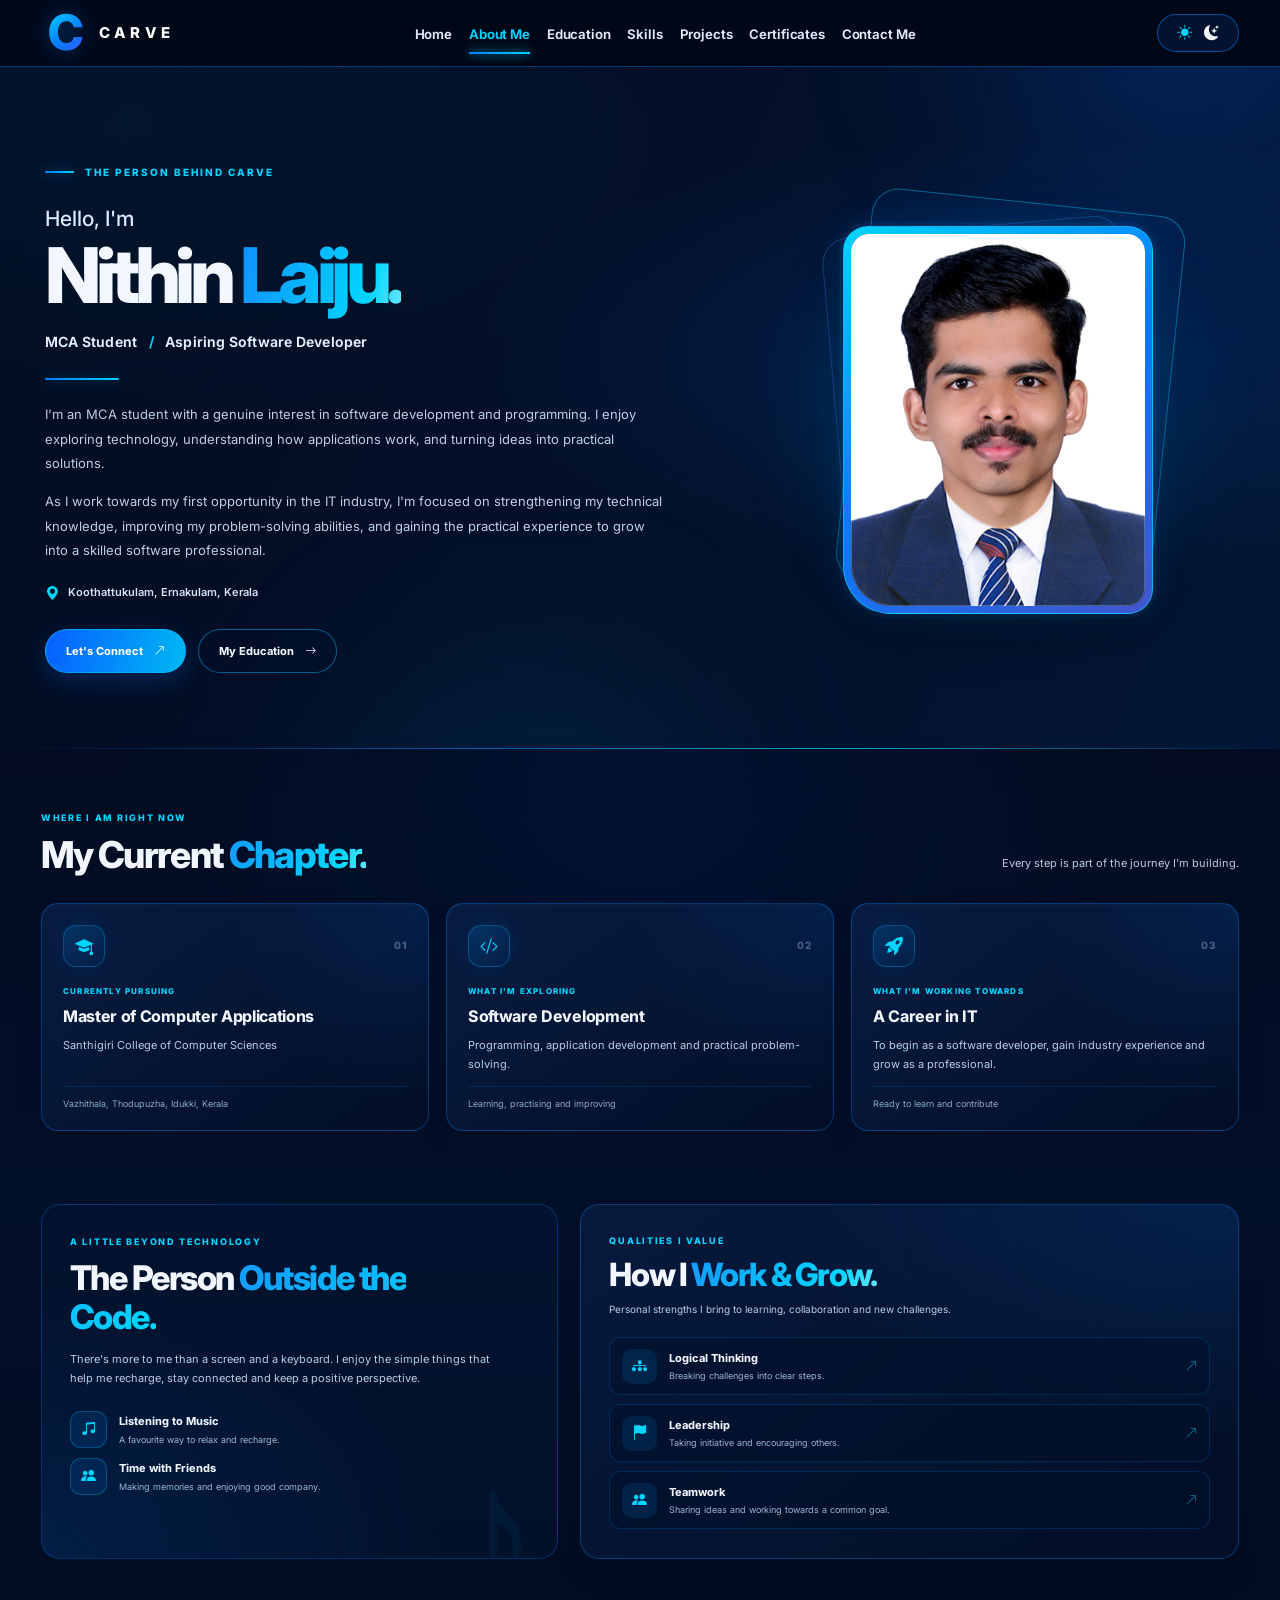
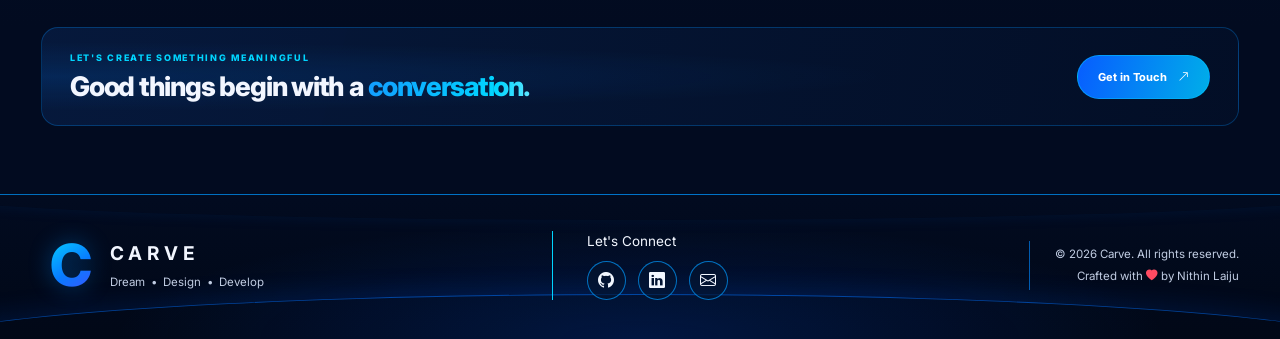
==== commit 99b86a24: "skill added and contents updated" ====
--- a/about.html
+++ b/about.html
@@ -4,149 +4,574 @@
 <head>
     <meta charset="utf-8">
     <meta name="viewport" content="width=device-width, initial-scale=1">
-    <meta name="description" content="About Nithin Laiju — MCA student, BCA graduate and computer science enthusiast.">
+    <meta name="description"
+        content="Get to know Nithin Laiju, an MCA student and aspiring software developer from Kerala.">
     <meta name="theme-color" content="#020b20">
     <title>About Me | CARVE — Nithin Laiju</title>
 
-    <!-- Shared libraries and typography used by the CARVE homepage -->
+    <!-- Shared libraries and typography -->
     <link href="https://cdn.jsdelivr.net/npm/bootstrap@5.3.3/dist/css/bootstrap.min.css" rel="stylesheet">
     <link href="https://cdn.jsdelivr.net/npm/bootstrap-icons@1.11.3/font/bootstrap-icons.min.css" rel="stylesheet">
     <link rel="preconnect" href="https://fonts.googleapis.com">
     <link rel="preconnect" href="https://fonts.gstatic.com" crossorigin>
-    <link href="https://fonts.googleapis.com/css2?family=Inter:wght@400;500;600;700;800&display=swap" rel="stylesheet">
-
-    <!-- Keep the existing homepage stylesheet unchanged. -->
+    <link href="https://fonts.googleapis.com/css2?family=Inter:wght@400;500;600;700;800;900&display=swap"
+        rel="stylesheet">
+
+    <!-- Shared stylesheet: do not modify -->
     <link rel="stylesheet" href="Assets/css/style.css">
-    <!-- Complete About page stylesheet. -->
+
+    <!-- About page stylesheet -->
     <link rel="stylesheet" href="Assets/css/about.css">
-    <script src="Assets/js/about.js" defer></script>
 </head>
 
 <body>
-    <!-- Shared CARVE header; About Me is the active page. -->
+
+    <!-- =========================================
+         SHARED CARVE HEADER
+         ========================================= -->
+
     <header class="site-header">
         <nav class="navbar navbar-expand-lg navbar-dark">
             <div class="container-fluid site-container">
+
                 <a class="navbar-brand brand-lockup" href="index.html" aria-label="CARVE home">
-                    <span class="brand-mark">C</span><span class="brand-name">CARVE</span>
+                    <span class="brand-mark">C</span>
+                    <span class="brand-name">CARVE</span>
                 </a>
 
                 <button class="navbar-toggler" type="button" data-bs-toggle="collapse" data-bs-target="#mainNavigation"
                     aria-controls="mainNavigation" aria-expanded="false" aria-label="Toggle navigation">
+
                     <span class="navbar-toggler-icon"></span>
                 </button>
 
                 <div class="collapse navbar-collapse" id="mainNavigation">
+
                     <ul class="navbar-nav mx-auto align-items-lg-center">
-                        <li class="nav-item"><a class="nav-link" href="index.html">Home</a></li>
-                        <li class="nav-item"><a class="nav-link active" href="about.html" aria-current="page">About
-                                Me</a></li>
-                        <li class="nav-item"><a class="nav-link" href="education.html">Education</a></li>
-                        <li class="nav-item"><a class="nav-link" href="skills.html">Skills</a></li>
-                        <li class="nav-item"><a class="nav-link" href="projects.html">Projects</a></li>
-                        <li class="nav-item"><a class="nav-link" href="certificates.html">Certificates</a></li>
-                        <li class="nav-item"><a class="nav-link" href="achievements.html">Achievements</a></li>
-                        <li class="nav-item"><a class="nav-link" href="contact.html">Contact Me</a></li>
+                        <li class="nav-item">
+                            <a class="nav-link" href="index.html">Home</a>
+                        </li>
+
+                        <li class="nav-item">
+                            <a class="nav-link active" href="about.html" aria-current="page">About Me</a>
+                        </li>
+
+                        <li class="nav-item">
+                            <a class="nav-link" href="education.html">Education</a>
+                        </li>
+
+                        <li class="nav-item">
+                            <a class="nav-link" href="skills.html">Skills</a>
+                        </li>
+
+                        <li class="nav-item">
+                            <a class="nav-link" href="projects.html">Projects</a>
+                        </li>
+
+                        <li class="nav-item">
+                            <a class="nav-link" href="certificates.html">Certificates</a>
+                        </li>
+
+                        <!-- <li class="nav-item"><a class="nav-link" href="achievements.html">Achievements</a></li> -->
+
+                        <li class="nav-item">
+                            <a class="nav-link" href="contact.html">Contact Me</a>
+                        </li>
                     </ul>
 
                     <button class="theme-toggle" id="themeToggle" type="button" aria-label="Switch colour theme"
                         title="Switch colour theme" aria-pressed="false">
+
                         <i class="bi bi-sun-fill sun-icon" aria-hidden="true"></i>
                         <i class="bi bi-moon-stars-fill moon-icon" aria-hidden="true"></i>
+
                     </button>
+
                 </div>
             </div>
         </nav>
     </header>
 
+
+    <!-- =========================================
+         ABOUT ME MAIN CONTENT
+         ========================================= -->
+
     <main class="about-page-main">
-        <section class="about-page-section" aria-labelledby="about-title">
-            <div class="about-page-glow about-page-glow-one" aria-hidden="true"></div>
-            <div class="about-page-glow about-page-glow-two" aria-hidden="true"></div>
-
-            <div class="container-fluid site-container about-page-container">
-                <div class="about-page-layout">
-                    <div class="about-page-copy about-reveal">
+
+
+        <!-- HERO / PERSONAL INTRODUCTION -->
+
+        <section class="about-hero" aria-labelledby="about-title">
+
+            <div class="about-hero-orb about-hero-orb-one" aria-hidden="true"></div>
+            <div class="about-hero-orb about-hero-orb-two" aria-hidden="true"></div>
+            <div class="about-hero-grid" aria-hidden="true"></div>
+
+            <div class="container-fluid site-container about-container">
+
+                <div class="about-hero-layout">
+
+
+                    <!-- INTRODUCTION -->
+
+                    <div class="about-intro about-reveal">
+
                         <div class="about-eyebrow">
                             <span class="about-eyebrow-line" aria-hidden="true"></span>
-                            <span>GET TO KNOW ME</span>
-                        </div>
-
-                        <h1 id="about-title">A Little About <span>Me.</span></h1>
-                        <p class="about-lead">Hello, I'm <strong>Nithin Laiju.</strong></p>
-                        <p class="about-role">
-                            MCA Student <span aria-hidden="true"></span>
-                            BCA Graduate <span aria-hidden="true"></span>
-                            Computer Science Enthusiast
-                        </p>
-
-                        <div class="about-summary">
+                            <span>THE PERSON BEHIND CARVE</span>
+                        </div>
+
+                        <p class="about-overline">Hello, I'm</p>
+
+                        <h1 id="about-title">
+                            Nithin <span>Laiju.</span>
+                        </h1>
+
+                        <p class="about-subtitle">
+                            MCA Student
+                            <span aria-hidden="true">/</span>
+                            Aspiring Software Developer
+                        </p>
+
+                        <div class="about-intro-rule" aria-hidden="true"></div>
+
+                        <p class="about-intro-text">
+                            I'm an MCA student with a genuine interest in software development and programming.
+                            I enjoy exploring technology, understanding how applications work, and turning ideas
+                            into practical solutions.
+                        </p>
+
+                        <p class="about-intro-text">
+                            As I work towards my first opportunity in the IT industry, I'm focused on strengthening
+                            my technical knowledge, improving my problem-solving abilities, and gaining the practical
+                            experience to grow into a skilled software professional.
+                        </p>
+
+                        <div class="about-location-line">
+                            <i class="bi bi-geo-alt-fill" aria-hidden="true"></i>
+                            <span>Koothattukulam, Ernakulam, Kerala</span>
+                        </div>
+
+                        <div class="about-hero-actions">
+
+                            <a href="contact.html" class="about-primary-link">
+                                Let's Connect
+                                <i class="bi bi-arrow-up-right" aria-hidden="true"></i>
+                            </a>
+
+                            <a href="education.html" class="about-secondary-link">
+                                My Education
+                                <i class="bi bi-arrow-right" aria-hidden="true"></i>
+                            </a>
+
+                        </div>
+
+                    </div>
+
+
+                    <!-- PROFILE PHOTO -->
+
+                    <div class="about-portrait-column about-reveal about-reveal-late">
+
+                        <div class="about-portrait-halo" aria-hidden="true"></div>
+
+                        <div class="about-portrait-frame">
+
+                            <img src="Assets/images/profilephoto.jpg" alt="Portrait of Nithin Laiju"
+                                class="about-profile-photo" loading="eager" decoding="async">
+
+                        </div>
+
+                        <!-- <div class="about-photo-caption">
+
+                            <span class="about-caption-dot" aria-hidden="true"></span>
+
+                            <span>BUILDING MY NEXT CHAPTER</span>
+
+                            <span class="about-caption-code">NL / 01</span>
+
+                        </div> -->
+
+                        <div class="about-photo-corner about-photo-corner-one" aria-hidden="true"></div>
+                        <div class="about-photo-corner about-photo-corner-two" aria-hidden="true"></div>
+
+                    </div>
+
+                </div>
+            </div>
+
+            <div class="about-hero-bottom-line" aria-hidden="true"></div>
+
+        </section>
+
+
+
+        <!-- =========================================
+             MY CURRENT JOURNEY
+             ========================================= -->
+
+        <section class="about-chapter-section" aria-labelledby="chapter-title">
+
+            <div class="container-fluid site-container">
+
+                <div class="about-section-heading about-reveal">
+
+                    <div>
+                        <span class="about-section-kicker">WHERE I AM RIGHT NOW</span>
+
+                        <h2 id="chapter-title">
+                            My Current <span>Chapter.</span>
+                        </h2>
+                    </div>
+
+                    <p>Every step is part of the journey I'm building.</p>
+
+                </div>
+
+
+                <div class="about-chapter-grid">
+
+
+                    <!-- EDUCATION -->
+
+                    <article class="chapter-card about-reveal">
+
+                        <div class="chapter-card-top">
+
+                            <span class="chapter-icon">
+                                <i class="bi bi-mortarboard-fill" aria-hidden="true"></i>
+                            </span>
+
+                            <span class="chapter-number">01</span>
+
+                        </div>
+
+                        <span class="chapter-label">CURRENTLY PURSUING</span>
+
+                        <h3>Master of Computer Applications</h3>
+
+                        <p>
+                            Santhigiri College of Computer Sciences
+                        </p>
+
+                        <span class="chapter-detail">
+                            Vazhithala, Thodupuzha, Idukki, Kerala
+                        </span>
+
+                    </article>
+
+
+
+                    <!-- CURRENT INTEREST -->
+
+                    <article class="chapter-card about-reveal about-reveal-delay-one">
+
+                        <div class="chapter-card-top">
+
+                            <span class="chapter-icon">
+                                <i class="bi bi-code-slash" aria-hidden="true"></i>
+                            </span>
+
+                            <span class="chapter-number">02</span>
+
+                        </div>
+
+                        <span class="chapter-label">WHAT I'M EXPLORING</span>
+
+                        <h3>Software Development</h3>
+
+                        <p>
+                            Programming, application development and practical problem-solving.
+                        </p>
+
+                        <span class="chapter-detail">
+                            Learning, practising and improving
+                        </span>
+
+                    </article>
+
+
+
+                    <!-- CAREER AMBITION -->
+
+                    <article class="chapter-card about-reveal about-reveal-delay-two">
+
+                        <div class="chapter-card-top">
+
+                            <span class="chapter-icon">
+                                <i class="bi bi-rocket-takeoff-fill" aria-hidden="true"></i>
+                            </span>
+
+                            <span class="chapter-number">03</span>
+
+                        </div>
+
+                        <span class="chapter-label">WHAT I'M WORKING TOWARDS</span>
+
+                        <h3>A Career in IT</h3>
+
+                        <p>
+                            To begin as a software developer, gain industry experience and grow as a professional.
+                        </p>
+
+                        <span class="chapter-detail">
+                            Ready to learn and contribute
+                        </span>
+
+                    </article>
+
+                </div>
+
+            </div>
+
+        </section>
+
+
+
+        <!-- =========================================
+             PERSONAL INTERESTS AND STRENGTHS
+             ========================================= -->
+
+        <section class="about-personal-section">
+
+            <div class="container-fluid site-container">
+
+                <div class="about-personal-layout">
+
+
+                    <!-- PERSONAL INTERESTS -->
+
+                    <div class="about-personal-copy about-reveal">
+
+                        <span class="about-section-kicker">A LITTLE BEYOND TECHNOLOGY</span>
+
+                        <h2>
+                            The Person <span>Outside the Code.</span>
+                        </h2>
+
+                        <p>
+                            There's more to me than a screen and a keyboard. I enjoy the simple things that help me
+                            recharge, stay connected and keep a positive perspective.
+                        </p>
+
+
+                        <div class="personal-interest-list">
+
+                            <div class="personal-interest-item">
+
+                                <span class="personal-interest-icon">
+                                    <i class="bi bi-music-note-beamed" aria-hidden="true"></i>
+                                </span>
+
+                                <span>
+                                    <strong>Listening to Music</strong>
+                                    <small>A favourite way to relax and recharge.</small>
+                                </span>
+
+                            </div>
+
+
+                            <div class="personal-interest-item">
+
+                                <span class="personal-interest-icon">
+                                    <i class="bi bi-people-fill" aria-hidden="true"></i>
+                                </span>
+
+                                <span>
+                                    <strong>Time with Friends</strong>
+                                    <small>Making memories and enjoying good company.</small>
+                                </span>
+
+                            </div>
+
+                        </div>
+
+                    </div>
+
+
+
+                    <!-- PERSONAL STRENGTHS -->
+
+                    <div class="about-strength-panel about-reveal about-reveal-late">
+
+                        <div class="strength-panel-heading">
+
+                            <span class="about-section-kicker">QUALITIES I VALUE</span>
+
+                            <h2>
+                                How I <span>Work & Grow.</span>
+                            </h2>
+
                             <p>
-                                I'm a computer science student with a genuine interest in technology and the ideas
-                                behind it.
-                                I enjoy exploring how things work, learning new concepts and finding thoughtful ways to
-                                solve problems.
+                                Personal strengths I bring to learning, collaboration and new challenges.
                             </p>
-                            <p>
-                                My journey from BCA to MCA has encouraged me to keep learning, experiment with different
-                                areas of
-                                computing and grow through every experience. I'm always curious about what I can
-                                discover and create next.
-                            </p>
-                        </div>
-
-                        <div class="about-signature-row">
-                            <span class="about-signature-mark">NL</span>
-                            <span class="about-signature-caption">Curious by nature. Always learning.</span>
-                        </div>
+
+                        </div>
+
+
+                        <div class="about-strength-list">
+
+
+                            <div class="about-strength-item">
+
+                                <span class="strength-item-icon">
+                                    <i class="bi bi-diagram-3-fill" aria-hidden="true"></i>
+                                </span>
+
+                                <span class="strength-item-copy">
+                                    <strong>Logical Thinking</strong>
+                                    <small>Breaking challenges into clear steps.</small>
+                                </span>
+
+                                <i class="bi bi-arrow-up-right strength-item-arrow" aria-hidden="true"></i>
+
+                            </div>
+
+
+                            <div class="about-strength-item">
+
+                                <span class="strength-item-icon">
+                                    <i class="bi bi-flag-fill" aria-hidden="true"></i>
+                                </span>
+
+                                <span class="strength-item-copy">
+                                    <strong>Leadership</strong>
+                                    <small>Taking initiative and encouraging others.</small>
+                                </span>
+
+                                <i class="bi bi-arrow-up-right strength-item-arrow" aria-hidden="true"></i>
+
+                            </div>
+
+
+                            <div class="about-strength-item">
+
+                                <span class="strength-item-icon">
+                                    <i class="bi bi-people-fill" aria-hidden="true"></i>
+                                </span>
+
+                                <span class="strength-item-copy">
+                                    <strong>Teamwork</strong>
+                                    <small>Sharing ideas and working towards a common goal.</small>
+                                </span>
+
+                                <i class="bi bi-arrow-up-right strength-item-arrow" aria-hidden="true"></i>
+
+                            </div>
+
+                        </div>
+
                     </div>
 
-                    <!-- Simple rounded-rectangle portrait; no arch or floating label. -->
-                    <div class="about-page-portrait about-reveal about-reveal-delay">
-                        <div class="portrait-aura" aria-hidden="true"></div>
-                        <div class="portrait-frame">
-                            <div class="portrait-frame-inner">
-                                <img src="Assets/images/profilephoto.jpg" alt="Portrait of Nithin Laiju"
-                                    class="about-profile-photo" loading="eager" decoding="async">
-                            </div>
-                        </div>
-                        <span class="portrait-spark portrait-spark-one" aria-hidden="true">✦</span>
-                        <span class="portrait-spark portrait-spark-two" aria-hidden="true">✧</span>
+                </div>
+
+            </div>
+
+        </section>
+
+
+
+        <!-- =========================================
+             CLOSING SECTION
+             ========================================= -->
+
+        <section class="about-closing-section">
+
+            <div class="container-fluid site-container">
+
+                <div class="about-closing-inner about-reveal">
+
+                    <div>
+                        <span class="about-section-kicker">LET'S CREATE SOMETHING MEANINGFUL</span>
+
+                        <h2>
+                            Good things begin with a <span>conversation.</span>
+                        </h2>
                     </div>
-                </div>
-            </div>
-
-            <div class="about-bottom-line" aria-hidden="true"></div>
+
+                    <a href="contact.html" class="about-closing-link">
+                        Get in Touch
+                        <i class="bi bi-arrow-up-right" aria-hidden="true"></i>
+                    </a>
+
+                </div>
+
+            </div>
+
         </section>
+
     </main>
 
-    <!-- Shared CARVE footer. Keep its markup consistent with index.html. -->
+
+
+    <!-- =========================================
+         SHARED CARVE FOOTER
+         ========================================= -->
+
     <footer class="site-footer">
+
         <div class="container-fluid site-container footer-inner">
+
             <a class="footer-brand" href="index.html">
+
                 <span class="brand-mark">C</span>
-                <span><strong>CARVE</strong><small>Dream&nbsp; • &nbsp;Design&nbsp; • &nbsp;Develop</small></span>
+
+                <span>
+                    <strong>CARVE</strong>
+                    <small>Dream&nbsp; • &nbsp;Design&nbsp; • &nbsp;Develop</small>
+                </span>
+
             </a>
 
+
             <div class="footer-connect">
+
                 <p>Let's Connect</p>
+
                 <div class="social-links">
-                    <a href="https://github.com/" target="_blank" rel="noopener" aria-label="GitHub"><i
-                            class="bi bi-github"></i></a>
-                    <a href="https://www.linkedin.com/" target="_blank" rel="noopener" aria-label="LinkedIn"><i
-                            class="bi bi-linkedin"></i></a>
-                    <a href="mailto:your.email@example.com" aria-label="Email"><i class="bi bi-envelope"></i></a>
-                </div>
-            </div>
+
+                    <a href="https://github.com/" target="_blank" rel="noopener" aria-label="GitHub">
+                        <i class="bi bi-github"></i>
+                    </a>
+
+                    <a href="https://www.linkedin.com/" target="_blank" rel="noopener" aria-label="LinkedIn">
+                        <i class="bi bi-linkedin"></i>
+                    </a>
+
+                    <a href="mailto:your.email@example.com" aria-label="Email">
+                        <i class="bi bi-envelope"></i>
+                    </a>
+
+                </div>
+
+            </div>
+
 
             <div class="footer-copyright">
-                <p>© <span id="currentYear">2026</span> Carve. All rights reserved.</p>
-                <p>Crafted with <i class="bi bi-heart-fill"></i> by Nithin Laiju</p>
-            </div>
+
+                <p>
+                    © <span id="currentYear">2026</span>
+                    Carve. All rights reserved.
+                </p>
+
+                <p>
+                    Crafted with <i class="bi bi-heart-fill"></i>
+                    by Nithin Laiju
+                </p>
+
+            </div>
+
         </div>
+
     </footer>
 
+
+    <!-- SCRIPTS -->
+
     <script src="https://cdn.jsdelivr.net/npm/bootstrap@5.3.3/dist/js/bootstrap.bundle.min.js"></script>
+    <script src="Assets/js/about.js"></script>
+
 </body>
 
 </html>
--- a/Assets/css/style.css
+++ b/Assets/css/style.css
@@ -2648,4 +2648,274 @@
     .technology-track.is-auto-moving {
         animation: none;
     }
+}
+
+/* ==========================================================
+   CARVE HOMEPAGE - TARGETED REVISION
+   Fixes only hero artwork sizing, desktop/mobile technology
+   movement, About fact cards and the six-card strengths grid.
+   Existing page layout, shared header/footer and other sections
+   are intentionally preserved.
+   ========================================================== */
+
+/* HERO ARTWORK: preserve source proportions and fit the full scene. */
+.hero-section {
+    position: relative;
+    isolation: isolate;
+    overflow: hidden;
+}
+
+.hero-art {
+    inset: 0;
+    left: 0;
+    right: 0;
+    bottom: 0;
+    width: 100%;
+    height: 100%;
+    z-index: 0;
+    overflow: hidden;
+    opacity: 1;
+    pointer-events: none;
+}
+
+.hero-workspace-image {
+    position: absolute;
+    display: block;
+    top: 50%;
+    right: 0;
+    bottom: auto;
+    left: auto;
+    width: auto;
+    height: min(110%, 690px);
+    max-width: none;
+    object-fit: contain;
+    object-position: right center;
+    transform: translateY(-50%);
+    opacity: 1;
+    filter: saturate(1.12) contrast(1.05);
+    -webkit-mask-image: linear-gradient(90deg, transparent 0%, rgba(0, 0, 0, .32) 10%, #000 25%, #000 100%);
+    mask-image: linear-gradient(90deg, transparent 0%, rgba(0, 0, 0, .32) 10%, #000 25%, #000 100%);
+    -webkit-mask-repeat: no-repeat;
+    mask-repeat: no-repeat;
+    -webkit-mask-size: 100% 100%;
+    mask-size: 100% 100%;
+}
+
+.hero-art-shade {
+    position: absolute;
+    z-index: 2;
+    inset: 0;
+    pointer-events: none;
+    background:
+        linear-gradient(90deg,
+            #010817 0%,
+            rgba(1, 8, 23, .96) 28%,
+            rgba(1, 8, 23, .72) 42%,
+            rgba(1, 8, 23, .16) 57%,
+            transparent 69%),
+        linear-gradient(0deg,
+            #020b20 0%,
+            rgba(2, 11, 32, .22) 8%,
+            transparent 22%,
+            transparent 92%,
+            rgba(1, 8, 23, .08) 100%);
+}
+
+.hero-content-wrap {
+    position: relative;
+    z-index: 3;
+}
+
+.hero-wave {
+    z-index: 4;
+}
+
+/* ABOUT FACTS: slightly better fit for current-life details. */
+.about-facts {
+    align-self: center;
+    gap: 12px;
+}
+
+.fact-card {
+    min-width: 0;
+    min-height: 78px;
+    padding: 12px 14px;
+    gap: 13px;
+}
+
+.fact-card>i {
+    flex: 0 0 29px;
+    width: 29px;
+    text-align: center;
+    font-size: 27px;
+}
+
+.fact-card h3 {
+    font-size: 13px;
+    line-height: 1.35;
+}
+
+.fact-card p {
+    font-size: 10.5px;
+    line-height: 1.5;
+    overflow-wrap: anywhere;
+}
+
+/* STRENGTHS: six cards form a balanced 3 x 2 desktop grid. */
+.strength-grid {
+    grid-template-columns: repeat(3, minmax(0, 1fr));
+}
+
+.strength-card>i {
+    min-height: 34px;
+    display: inline-grid;
+    place-items: center;
+}
+
+/* TECHNOLOGY CAROUSEL: JavaScript controls the track position.
+   Disable the older competing CSS marquee animations. */
+.technology-track.is-js-moving {
+    display: flex !important;
+    flex-wrap: nowrap !important;
+    width: max-content !important;
+    max-width: none !important;
+    gap: 0 !important;
+    animation: none !important;
+    transition: none !important;
+    will-change: transform;
+}
+
+.technology-track.is-js-moving .technology-group {
+    display: flex;
+    flex: 0 0 auto;
+    align-items: stretch;
+    gap: var(--tech-gap, 18px);
+    padding-right: var(--tech-gap, 18px);
+}
+
+.technology-track.is-js-moving .technology-card {
+    flex: 0 0 var(--tech-card-width) !important;
+    width: var(--tech-card-width) !important;
+    min-width: 0;
+}
+
+/* Tablet artwork and facts. */
+@media (max-width: 991.98px) {
+    .hero-workspace-image {
+        height: min(100%, 540px);
+        right: -22px;
+        opacity: .74;
+        -webkit-mask-image: linear-gradient(90deg, transparent 0%, rgba(0, 0, 0, .25) 13%, #000 38%, #000 100%);
+        mask-image: linear-gradient(90deg, transparent 0%, rgba(0, 0, 0, .25) 13%, #000 38%, #000 100%);
+    }
+
+    .hero-art-shade {
+        background:
+            linear-gradient(90deg, #010817 0%, rgba(1, 8, 23, .9) 30%, rgba(1, 8, 23, .42) 62%, transparent 100%),
+            linear-gradient(0deg, #020b20 0%, transparent 23%, transparent 90%, rgba(1, 8, 23, .1) 100%);
+    }
+
+    .about-facts {
+        grid-template-columns: repeat(3, minmax(0, 1fr));
+    }
+
+    .fact-card {
+        align-items: flex-start;
+        flex-direction: column;
+        min-height: 118px;
+        gap: 8px;
+    }
+
+    .fact-card>i {
+        font-size: 24px;
+    }
+
+    .fact-card p {
+        font-size: 10px;
+    }
+
+    .strength-grid {
+        grid-template-columns: repeat(3, minmax(0, 1fr));
+    }
+}
+
+/* Mobile artwork position and existing single-column About layout stay intact. */
+@media (max-width: 640px) {
+    .hero-workspace-image {
+        top: auto;
+        right: -58px;
+        bottom: 0;
+        left: auto;
+        width: auto;
+        height: 350px;
+        max-height: none;
+        transform: none;
+        opacity: .8;
+        -webkit-mask-image: linear-gradient(90deg, transparent 0%, rgba(0, 0, 0, .35) 18%, #000 42%);
+        mask-image: linear-gradient(90deg, transparent 0%, rgba(0, 0, 0, .35) 18%, #000 42%);
+    }
+
+    .hero-art-shade {
+        background:
+            linear-gradient(90deg, rgba(1, 8, 23, .96) 0%, rgba(1, 8, 23, .76) 52%, rgba(1, 8, 23, .32) 100%),
+            linear-gradient(0deg, #020b20 0%, rgba(2, 11, 32, .78) 18%, transparent 58%, rgba(1, 8, 23, .2) 100%);
+    }
+
+    .fact-card {
+        flex-direction: row;
+        align-items: center;
+        min-height: 62px;
+        gap: 12px;
+    }
+
+    .fact-card>i {
+        flex: 0 0 27px;
+        width: 27px;
+        font-size: 24px;
+    }
+
+    .fact-card h3 {
+        font-size: 12px;
+    }
+
+    .fact-card p {
+        font-size: 10px;
+    }
+
+    .strength-grid {
+        grid-template-columns: repeat(2, minmax(0, 1fr));
+    }
+}
+
+/* Light theme versions for the corrected hero artwork. */
+body.light-theme .hero-art-shade {
+    background:
+        linear-gradient(90deg,
+            #eaf2ff 0%,
+            rgba(234, 242, 255, .96) 28%,
+            rgba(234, 242, 255, .72) 42%,
+            rgba(234, 242, 255, .16) 57%,
+            transparent 69%),
+        linear-gradient(0deg,
+            #eaf2ff 0%,
+            rgba(234, 242, 255, .2) 8%,
+            transparent 22%,
+            transparent 92%,
+            rgba(234, 242, 255, .08) 100%);
+}
+
+@media (max-width: 991.98px) {
+    body.light-theme .hero-art-shade {
+        background:
+            linear-gradient(90deg, #eaf2ff 0%, rgba(234, 242, 255, .9) 30%, rgba(234, 242, 255, .42) 62%, transparent 100%),
+            linear-gradient(0deg, #eaf2ff 0%, transparent 23%, transparent 90%, rgba(234, 242, 255, .1) 100%);
+    }
+}
+
+@media (max-width: 640px) {
+    body.light-theme .hero-art-shade {
+        background:
+            linear-gradient(90deg, rgba(234, 242, 255, .96) 0%, rgba(234, 242, 255, .76) 52%, rgba(234, 242, 255, .32) 100%),
+            linear-gradient(0deg, #eaf2ff 0%, rgba(234, 242, 255, .78) 18%, transparent 58%, rgba(234, 242, 255, .2) 100%);
+    }
 }
--- a/Assets/css/about.css
+++ b/Assets/css/about.css
@@ -1,551 +1,1450 @@
-/* =====================================================
-   CARVE | ABOUT ME PAGE
-   Page-specific stylesheet.
-   Shared header, footer and theme variables come from
-   Assets/css/style.css. Keep that homepage file unchanged.
-   ===================================================== */
+/* ==========================================================
+   CARVE | ABOUT ME PAGE - NEW DESIGN
+   Page-specific stylesheet only.
+   Keep Assets/css/style.css unchanged.
+   ========================================================== */
 
 :root {
     --about-cyan: #00d5ff;
     --about-blue: #087bff;
+    --about-deep: #020b20;
     --about-text: #f2f6ff;
-    --about-muted: #c0cce2;
-    --about-bg: #020b20;
+    --about-muted: #bdcbe1;
+    --about-border: rgba(0, 145, 255, .3);
 }
 
 .about-page-main {
-    min-height: calc(100vh - 190px);
+    position: relative;
+    overflow: hidden;
+    isolation: isolate;
+    background: var(--bg, var(--about-deep));
+}
+
+.about-page-main a {
+    -webkit-tap-highlight-color: transparent;
+}
+
+
+/* ==========================================================
+   1. HERO / INTRODUCTION
+   ========================================================== */
+
+.about-hero {
+    position: relative;
+    min-height: 650px;
     display: flex;
     align-items: center;
+    padding: clamp(58px, 7vw, 88px) 0 76px;
     overflow: hidden;
-    position: relative;
     isolation: isolate;
     background:
-        radial-gradient(ellipse at 78% 48%, rgba(0, 91, 220, .14), transparent 40%),
-        radial-gradient(ellipse at 12% 12%, rgba(0, 183, 255, .06), transparent 32%),
-        var(--bg, var(--about-bg));
-}
-
-.about-page-section {
-    position: relative;
-    display: flex;
-    align-items: center;
-    width: 100%;
-    min-height: 690px;
-    padding: clamp(58px, 7vw, 88px) 0;
-    overflow: hidden;
-}
-
-.about-page-container {
+        radial-gradient(ellipse at 81% 42%, rgba(0, 91, 220, .19), transparent 39%),
+        radial-gradient(ellipse at 9% 8%, rgba(0, 183, 255, .055), transparent 35%),
+        linear-gradient(112deg, #020b20 0%, #04112a 56%, #031735 100%);
+}
+
+.about-container {
     position: relative;
     z-index: 2;
 }
 
-.about-page-layout {
-    width: min(100%, 1210px);
+.about-hero-orb {
+    position: absolute;
+    z-index: 0;
+    width: 390px;
+    height: 390px;
+    border-radius: 50%;
+    filter: blur(95px);
+    pointer-events: none;
+}
+
+.about-hero-orb-one {
+    top: -235px;
+    right: -100px;
+    background: rgba(0, 104, 255, .17);
+}
+
+.about-hero-orb-two {
+    bottom: -280px;
+    left: 25%;
+    background: rgba(0, 195, 255, .08);
+}
+
+.about-hero-grid {
+    position: absolute;
+    inset: 0;
+    z-index: 0;
+    opacity: .12;
+    pointer-events: none;
+    background-image:
+        linear-gradient(rgba(65, 148, 255, .08) 1px, transparent 1px),
+        linear-gradient(90deg, rgba(65, 148, 255, .08) 1px, transparent 1px);
+    background-size: 62px 62px;
+    mask-image: linear-gradient(90deg, #000, transparent 72%);
+}
+
+.about-hero-layout {
+    width: min(100%, 1190px);
     margin-inline: auto;
     display: grid;
-    grid-template-columns: minmax(0, 1.12fr) minmax(300px, .78fr);
+    grid-template-columns: minmax(0, 1.08fr) minmax(320px, .82fr);
     align-items: center;
-    gap: clamp(42px, 7vw, 105px);
-}
-
-/* -------------------- TEXT CONTENT -------------------- */
-.about-page-copy {
+    gap: clamp(45px, 7vw, 100px);
+}
+
+
+/* Intro text */
+
+.about-intro {
     width: 100%;
-    max-width: 660px;
-    padding: 8px 0;
+    max-width: 670px;
+    min-width: 0;
 }
 
 .about-eyebrow {
     display: inline-flex;
     align-items: center;
-    gap: 12px;
-    margin: 0 0 20px;
+    gap: 11px;
+    margin-bottom: 23px;
     color: var(--about-cyan);
-    font-size: 11px;
+    font-size: 10px;
     font-weight: 800;
-    letter-spacing: .23em;
+    letter-spacing: .2em;
 }
 
 .about-eyebrow-line {
-    width: 30px;
+    width: 29px;
     height: 2px;
-    display: inline-block;
+    flex: 0 0 29px;
     border-radius: 10px;
     background: linear-gradient(90deg, var(--about-blue), var(--about-cyan));
     box-shadow: 0 0 13px rgba(0, 191, 255, .55);
 }
 
-.about-page-copy h1 {
-    margin: 0 0 23px;
+.about-overline {
+    margin: 0 0 4px;
+    color: #dceaff;
+    font-size: clamp(17px, 1.8vw, 21px);
+    font-weight: 500;
+}
+
+.about-intro h1 {
+    margin: 0;
     color: var(--text, var(--about-text));
-    font-size: clamp(43px, 5.2vw, 68px);
+    font-size: clamp(50px, 6vw, 78px);
     font-weight: 800;
-    line-height: 1.06;
-    letter-spacing: -.065em;
-}
-
-.about-page-copy h1 span {
-    display: inline-block;
+    line-height: .99;
+    letter-spacing: -.07em;
+}
+
+.about-intro h1 span {
     color: transparent;
-    background: linear-gradient(105deg, #139cff 0%, var(--about-cyan) 75%, #62e7ff 100%);
+    background: linear-gradient(105deg, #128fff, var(--about-cyan) 78%, #6deaff);
     -webkit-background-clip: text;
     background-clip: text;
 }
 
-.about-lead {
-    margin: 0 0 7px;
-    color: var(--text, var(--about-text));
-    font-size: clamp(20px, 2vw, 25px);
+.about-subtitle {
+    margin: 17px 0 0;
+    color: #e5efff;
+    font-size: clamp(12px, 1.25vw, 14px);
     font-weight: 650;
-    letter-spacing: -.025em;
-}
-
-.about-lead strong {
-    color: #31baff;
-    font-weight: 800;
-}
-
-.about-role {
+    letter-spacing: .015em;
+}
+
+.about-subtitle span {
+    margin: 0 8px;
+    color: var(--about-cyan);
+}
+
+.about-intro-rule {
+    width: 74px;
+    height: 2px;
+    margin: 26px 0 22px;
+    border-radius: 3px;
+    background: linear-gradient(90deg, var(--about-blue), var(--about-cyan));
+    box-shadow: 0 0 12px rgba(0, 190, 255, .45);
+}
+
+.about-intro-text {
+    max-width: 620px;
+    margin: 0 0 13px;
+    color: var(--muted, var(--about-muted));
+    font-size: 13px;
+    line-height: 1.9;
+}
+
+.about-intro-text:last-of-type {
+    margin-bottom: 0;
+}
+
+.about-location-line {
+    display: inline-flex;
+    align-items: center;
+    gap: 9px;
+    margin-top: 19px;
+    color: #d1e2f8;
+    font-size: 11px;
+    font-weight: 600;
+}
+
+.about-location-line i {
+    color: var(--about-cyan);
+    font-size: 14px;
+}
+
+.about-hero-actions {
     display: flex;
     flex-wrap: wrap;
     align-items: center;
-    gap: 9px;
-    margin: 0 0 27px;
-    color: var(--about-cyan);
-    font-size: 12px;
-    font-weight: 650;
-    line-height: 1.8;
-}
-
-.about-role span {
-    width: 4px;
-    height: 4px;
-    flex: 0 0 4px;
-    border-radius: 50%;
-    background: var(--about-blue);
-    box-shadow: 0 0 8px rgba(0, 184, 255, .8);
-}
-
-.about-summary {
-    max-width: 600px;
-    padding-left: 19px;
-    border-left: 2px solid rgba(0, 176, 255, .68);
-}
-
-.about-summary p {
-    margin: 0 0 14px;
-    color: var(--muted, var(--about-muted));
-    font-size: 14px;
-    line-height: 1.9;
-}
-
-.about-summary p:last-child {
-    margin-bottom: 0;
-}
-
-.about-signature-row {
-    display: flex;
+    gap: 12px;
+    margin-top: 25px;
+}
+
+.about-primary-link,
+.about-secondary-link,
+.about-closing-link {
+    min-height: 44px;
+    display: inline-flex;
     align-items: center;
-    gap: 12px;
-    margin-top: 28px;
-}
-
-.about-signature-mark {
-    width: 38px;
-    height: 38px;
-    flex: 0 0 38px;
-    display: grid;
-    place-items: center;
-    border: 1px solid rgba(0, 175, 255, .58);
-    border-radius: 12px;
-    color: #8eeaff;
-    background: linear-gradient(145deg, rgba(0, 119, 255, .2), rgba(0, 205, 255, .07));
-    box-shadow: 0 0 17px rgba(0, 132, 255, .12);
-    font-size: 12px;
-    font-weight: 800;
-}
-
-.about-signature-caption {
-    color: var(--muted, var(--about-muted));
+    justify-content: center;
+    gap: 11px;
+    padding: 0 20px;
+    border-radius: 28px;
     font-size: 11px;
-    font-weight: 600;
-    letter-spacing: .025em;
-}
-
-/* -------------------- PORTRAIT -------------------- */
-.about-page-portrait {
+    font-weight: 750;
+    text-decoration: none;
+    transition: transform .25s ease, box-shadow .25s ease, background .25s ease, border-color .25s ease;
+}
+
+.about-primary-link {
+    color: #fff;
+    border: 1px solid rgba(0, 198, 255, .55);
+    background: linear-gradient(105deg, #075dff, #00b9f4);
+    box-shadow: 0 8px 23px rgba(0, 111, 255, .24);
+}
+
+.about-secondary-link {
+    color: #edf6ff;
+    border: 1px solid rgba(0, 181, 255, .48);
+    background: rgba(2, 15, 40, .4);
+}
+
+.about-primary-link:hover,
+.about-secondary-link:hover,
+.about-closing-link:hover {
+    color: #fff;
+    transform: translateY(-3px);
+    box-shadow: 0 9px 25px rgba(0, 160, 255, .25);
+    border-color: var(--about-cyan);
+}
+
+
+/* ==========================================================
+   2. PORTRAIT - LARGE RECTANGULAR PHOTO
+   ========================================================== */
+
+.about-portrait-column {
     position: relative;
+    justify-self: center;
+    width: min(100%, 390px);
+    padding: 13px;
     isolation: isolate;
-    justify-self: center;
-    width: min(100%, 405px);
-    padding: 12px;
-    perspective: 1000px;
-}
-
-.portrait-aura {
+}
+
+.about-portrait-halo {
     position: absolute;
-    z-index: -1;
-    inset: 9% 5% 4%;
-    border-radius: 30px;
-    background: radial-gradient(ellipse, rgba(0, 112, 255, .35), rgba(0, 184, 255, .11) 55%, transparent 78%);
-    filter: blur(34px);
-    animation: portraitAura 6s ease-in-out infinite;
+    z-index: -2;
+    inset: 9% -4% 3%;
+    border-radius: 40px;
+    background: radial-gradient(ellipse, rgba(0, 112, 255, .4), rgba(0, 184, 255, .1) 57%, transparent 78%);
+    filter: blur(35px);
+    animation: aboutHalo 6s ease-in-out infinite;
     pointer-events: none;
 }
 
-.portrait-frame {
-    position: relative;
-    width: 100%;
-    padding: 5px;
-    overflow: hidden;
-    border-radius: 27px;
-    background: linear-gradient(135deg, #00d5ff, #087bff 42%, #5968dc 72%, #00d5ff);
-    background-size: 250% 250%;
-    box-shadow:
-        0 0 0 1px rgba(0, 190, 255, .2),
-        0 20px 52px rgba(0, 0, 0, .32),
-        0 0 36px rgba(0, 122, 255, .2);
-    animation: portraitBorderFlow 9s ease infinite;
-    transition: transform .45s ease, box-shadow .45s ease;
-}
-
-.portrait-frame-inner {
+.about-portrait-frame {
     position: relative;
     width: 100%;
     aspect-ratio: 4 / 5;
+    padding: 6px;
     overflow: hidden;
-    border-radius: 22px;
-    background: #07172f;
+    border: 1px solid rgba(0, 201, 255, .65);
+    border-radius: 25px;
+    background: linear-gradient(145deg, rgba(0, 213, 255, .25), rgba(7, 30, 77, .8));
+    box-shadow:
+        0 24px 55px rgba(0, 0, 0, .31),
+        0 0 0 1px rgba(0, 160, 255, .11),
+        0 0 34px rgba(0, 122, 255, .2);
+    transition: transform .4s ease, box-shadow .4s ease;
+}
+
+.about-portrait-frame::after {
+    content: "";
+    position: absolute;
+    inset: 6px;
+    border: 1px solid rgba(255, 255, 255, .18);
+    border-radius: 19px;
+    pointer-events: none;
 }
 
 .about-profile-photo {
     display: block;
     width: 100%;
     height: 100%;
+    border-radius: 19px;
     object-fit: cover;
-    object-position: center 12%;
-    filter: saturate(.98) contrast(1.03);
-    transform: scale(1.001);
-    transition: transform .85s cubic-bezier(.2, .7, .2, 1), filter .85s ease;
-}
-
-.about-page-portrait:hover .portrait-frame {
-    transform: translateY(-5px) rotateX(1deg);
+    object-position: center 13%;
+    background: #10213d;
+    transition: transform .8s cubic-bezier(.2, .7, .2, 1), filter .8s ease;
+}
+
+.about-portrait-column:hover .about-portrait-frame {
+    transform: translateY(-6px) rotate(.5deg);
     box-shadow:
-        0 0 0 1px rgba(0, 190, 255, .28),
-        0 25px 58px rgba(0, 0, 0, .35),
-        0 0 48px rgba(0, 155, 255, .28);
-}
-
-.about-page-portrait:hover .about-profile-photo {
-    transform: scale(1.055);
+        0 30px 64px rgba(0, 0, 0, .36),
+        0 0 0 1px rgba(0, 190, 255, .2),
+        0 0 43px rgba(0, 155, 255, .28);
+}
+
+.about-portrait-column:hover .about-profile-photo {
+    transform: scale(1.035);
     filter: saturate(1.08) contrast(1.04);
 }
 
-.portrait-spark {
+.about-photo-caption {
+    display: flex;
+    align-items: center;
+    gap: 8px;
+    padding: 13px 4px 0;
+    color: #a9c5e9;
+    font-size: 8px;
+    font-weight: 800;
+    letter-spacing: .13em;
+}
+
+.about-caption-dot {
+    width: 6px;
+    height: 6px;
+    flex: 0 0 6px;
+    border-radius: 50%;
+    background: #00dfbd;
+    box-shadow: 0 0 9px rgba(0, 223, 189, .8);
+}
+
+.about-caption-code {
+    margin-left: auto;
+    color: rgba(155, 190, 230, .52);
+}
+
+.about-photo-corner {
     position: absolute;
-    z-index: 2;
-    color: #59dfff;
-    text-shadow: 0 0 13px rgba(0, 174, 255, .85);
+    z-index: -1;
+    width: 75px;
+    height: 75px;
+    border: 1px solid rgba(0, 188, 255, .28);
+    border-radius: 21px;
     pointer-events: none;
-    animation: portraitSpark 3.4s ease-in-out infinite;
-}
-
-.portrait-spark-one {
-    top: 5%;
-    right: -1%;
-    font-size: 19px;
-}
-
-.portrait-spark-two {
-    bottom: 13%;
-    left: -1%;
-    font-size: 17px;
-    animation-delay: .9s;
-}
-
-/* Background decoration */
-.about-page-glow {
-    position: absolute;
-    z-index: 0;
-    width: 340px;
-    height: 340px;
-    border-radius: 50%;
-    filter: blur(78px);
-    pointer-events: none;
-}
-
-.about-page-glow-one {
-    top: 5%;
-    right: -160px;
-    background: rgba(0, 88, 255, .13);
-}
-
-.about-page-glow-two {
-    bottom: -220px;
-    left: 12%;
-    background: rgba(0, 194, 255, .07);
-}
-
-.about-bottom-line {
+}
+
+.about-photo-corner-one {
+    top: 0;
+    right: 0;
+    transform: rotate(7deg);
+}
+
+.about-photo-corner-two {
+    bottom: 10px;
+    left: 0;
+    border-color: rgba(60, 111, 255, .25);
+    transform: rotate(-7deg);
+}
+
+.about-hero-bottom-line {
     position: absolute;
     right: 0;
     bottom: 0;
     left: 0;
     height: 1px;
     background: linear-gradient(90deg, transparent, rgba(0, 125, 255, .55), rgba(0, 213, 255, .75), transparent);
-    box-shadow: 0 0 16px rgba(0, 129, 255, .2);
-}
-
-/* -------------------- ENTRANCE ANIMATIONS -------------------- */
+    box-shadow: 0 0 15px rgba(0, 129, 255, .2);
+}
+
+
+/* ==========================================================
+   3. CURRENT CHAPTER
+   ========================================================== */
+
+.about-chapter-section {
+    position: relative;
+    padding: 62px 0 68px;
+    background:
+        radial-gradient(ellipse at 50% 0%, rgba(0, 77, 190, .1), transparent 58%),
+        linear-gradient(180deg, #020b20, #03102a);
+}
+
+.about-section-heading {
+    display: flex;
+    align-items: flex-end;
+    justify-content: space-between;
+    gap: 25px;
+    margin-bottom: 27px;
+}
+
+.about-section-kicker {
+    display: block;
+    margin-bottom: 9px;
+    color: var(--about-cyan);
+    font-size: 9px;
+    font-weight: 800;
+    letter-spacing: .19em;
+}
+
+.about-section-heading h2,
+.strength-panel-heading h2,
+.about-closing-inner h2 {
+    margin: 0;
+    color: var(--text, var(--about-text));
+    font-size: clamp(27px, 3vw, 37px);
+    font-weight: 800;
+    letter-spacing: -.045em;
+    line-height: 1.14;
+}
+
+.about-section-heading h2 span,
+.strength-panel-heading h2 span,
+.about-closing-inner h2 span {
+    color: transparent;
+    background: linear-gradient(105deg, #139cff, var(--about-cyan) 78%, #62e7ff);
+    -webkit-background-clip: text;
+    background-clip: text;
+}
+
+.about-section-heading>p {
+    max-width: 300px;
+    margin: 0 0 3px;
+    color: var(--about-muted);
+    font-size: 11px;
+    line-height: 1.7;
+    text-align: right;
+}
+
+.about-chapter-grid {
+    display: grid;
+    grid-template-columns: repeat(3, minmax(0, 1fr));
+    gap: 17px;
+}
+
+.chapter-card {
+    position: relative;
+    display: flex;
+    flex-direction: column;
+    min-width: 0;
+    min-height: 225px;
+    padding: 21px 21px 20px;
+    overflow: hidden;
+    border: 1px solid rgba(0, 132, 255, .34);
+    border-radius: 17px;
+    background:
+        radial-gradient(circle at 100% 0%, rgba(0, 123, 255, .11), transparent 44%),
+        linear-gradient(145deg, rgba(8, 30, 68, .91), rgba(3, 15, 39, .96));
+    box-shadow: inset 0 1px 0 rgba(255, 255, 255, .025), 0 12px 30px rgba(0, 0, 0, .11);
+    transition: transform .3s ease, border-color .3s ease, box-shadow .3s ease;
+}
+
+.chapter-card:hover {
+    transform: translateY(-5px);
+    border-color: rgba(0, 213, 255, .68);
+    box-shadow: 0 17px 34px rgba(0, 0, 0, .19), 0 0 23px rgba(0, 140, 255, .09);
+}
+
+.chapter-card-top {
+    display: flex;
+    align-items: center;
+    justify-content: space-between;
+    margin-bottom: 18px;
+}
+
+.chapter-icon {
+    display: grid;
+    place-items: center;
+    width: 42px;
+    height: 42px;
+    border: 1px solid rgba(0, 190, 255, .29);
+    border-radius: 13px;
+    color: var(--about-cyan);
+    background: linear-gradient(145deg, rgba(0, 152, 255, .2), rgba(0, 65, 155, .1));
+    box-shadow: 0 0 17px rgba(0, 135, 255, .1);
+    font-size: 18px;
+}
+
+.chapter-number {
+    color: rgba(151, 190, 235, .43);
+    font-size: 10px;
+    font-weight: 800;
+    letter-spacing: .12em;
+}
+
+.chapter-label {
+    margin-bottom: 8px;
+    color: var(--about-cyan);
+    font-size: 8px;
+    font-weight: 800;
+    letter-spacing: .15em;
+}
+
+.chapter-card h3 {
+    margin: 0 0 9px;
+    color: #f2f6ff;
+    font-size: 16px;
+    font-weight: 750;
+    line-height: 1.38;
+    letter-spacing: -.02em;
+}
+
+.chapter-card p {
+    margin: 0 0 12px;
+    color: var(--about-muted);
+    font-size: 11px;
+    line-height: 1.72;
+}
+
+.chapter-detail {
+    display: block;
+    margin-top: auto;
+    padding-top: 10px;
+    border-top: 1px solid rgba(0, 145, 255, .16);
+    color: #8caaca;
+    font-size: 9px;
+    line-height: 1.5;
+}
+
+
+/* ==========================================================
+   4. PERSONAL INTERESTS + STRENGTHS
+   ========================================================== */
+
+.about-personal-section {
+    position: relative;
+    padding: 5px 0 68px;
+    overflow: hidden;
+    background: linear-gradient(180deg, #03102a, #020b20);
+}
+
+.about-personal-layout {
+    display: grid;
+    grid-template-columns: minmax(0, .88fr) minmax(0, 1.12fr);
+    align-items: stretch;
+    gap: 22px;
+}
+
+.about-personal-copy {
+    position: relative;
+    min-width: 0;
+    padding: 30px 28px;
+    overflow: hidden;
+    border: 1px solid rgba(0, 132, 255, .29);
+    border-radius: 19px;
+    background:
+        radial-gradient(ellipse at 0% 100%, rgba(0, 126, 255, .12), transparent 55%),
+        rgba(4, 20, 49, .66);
+}
+
+.about-personal-copy::before {
+    content: "♪";
+    position: absolute;
+    right: 18px;
+    bottom: -65px;
+    color: rgba(0, 190, 255, .055);
+    font-size: 190px;
+    font-weight: 800;
+    line-height: 1;
+    pointer-events: none;
+}
+
+.about-personal-copy h2 {
+    position: relative;
+    max-width: 390px;
+    margin: 0 0 13px;
+    color: var(--text, var(--about-text));
+    font-size: clamp(25px, 2.7vw, 34px);
+    font-weight: 800;
+    line-height: 1.16;
+    letter-spacing: -.045em;
+}
+
+.about-personal-copy h2 span {
+    color: transparent;
+    background: linear-gradient(105deg, #139cff, var(--about-cyan));
+    -webkit-background-clip: text;
+    background-clip: text;
+}
+
+.about-personal-copy>p {
+    position: relative;
+    max-width: 440px;
+    margin: 0;
+    color: var(--about-muted);
+    font-size: 11px;
+    line-height: 1.8;
+}
+
+.personal-interest-list {
+    position: relative;
+    display: grid;
+    gap: 10px;
+    margin-top: 22px;
+}
+
+.personal-interest-item {
+    display: flex;
+    align-items: center;
+    gap: 12px;
+    min-width: 0;
+}
+
+.personal-interest-icon {
+    display: grid;
+    place-items: center;
+    flex: 0 0 37px;
+    width: 37px;
+    height: 37px;
+    border: 1px solid rgba(0, 190, 255, .28);
+    border-radius: 11px;
+    color: var(--about-cyan);
+    background: rgba(0, 130, 255, .12);
+    font-size: 15px;
+}
+
+.personal-interest-item>span:last-child {
+    display: flex;
+    flex-direction: column;
+    gap: 3px;
+    min-width: 0;
+}
+
+.personal-interest-item strong {
+    color: #eff6ff;
+    font-size: 11px;
+    font-weight: 750;
+}
+
+.personal-interest-item small {
+    color: #9fb4d0;
+    font-size: 9px;
+    line-height: 1.5;
+}
+
+
+/* Strength panel */
+
+.about-strength-panel {
+    min-width: 0;
+    padding: 29px 28px;
+    border: 1px solid rgba(0, 145, 255, .33);
+    border-radius: 19px;
+    background:
+        radial-gradient(ellipse at 100% 0%, rgba(0, 123, 255, .13), transparent 47%),
+        linear-gradient(145deg, rgba(7, 28, 65, .88), rgba(3, 15, 39, .94));
+    box-shadow: 0 13px 30px rgba(0, 0, 0, .12);
+}
+
+.strength-panel-heading {
+    margin-bottom: 19px;
+}
+
+.strength-panel-heading h2 {
+    font-size: clamp(24px, 2.5vw, 32px);
+}
+
+.strength-panel-heading>p {
+    margin: 8px 0 0;
+    color: var(--about-muted);
+    font-size: 10px;
+    line-height: 1.7;
+}
+
+.about-strength-list {
+    display: grid;
+    gap: 9px;
+}
+
+.about-strength-item {
+    display: flex;
+    align-items: center;
+    gap: 12px;
+    min-width: 0;
+    min-height: 58px;
+    padding: 9px 12px;
+    border: 1px solid rgba(0, 145, 255, .2);
+    border-radius: 12px;
+    background: rgba(2, 15, 39, .42);
+    transition: border-color .25s ease, background .25s ease, transform .25s ease;
+}
+
+.about-strength-item:hover {
+    transform: translateX(4px);
+    border-color: rgba(0, 213, 255, .48);
+    background: rgba(0, 110, 210, .1);
+}
+
+.strength-item-icon {
+    display: grid;
+    place-items: center;
+    flex: 0 0 35px;
+    width: 35px;
+    height: 35px;
+    border-radius: 10px;
+    color: var(--about-cyan);
+    background: rgba(0, 159, 255, .12);
+    font-size: 15px;
+}
+
+.strength-item-copy {
+    display: flex;
+    flex-direction: column;
+    gap: 3px;
+    min-width: 0;
+}
+
+.strength-item-copy strong {
+    color: #f1f6ff;
+    font-size: 11px;
+    font-weight: 750;
+}
+
+.strength-item-copy small {
+    color: #9fb4d0;
+    font-size: 9px;
+    line-height: 1.45;
+}
+
+.strength-item-arrow {
+    margin-left: auto;
+    color: rgba(0, 213, 255, .55);
+    font-size: 12px;
+}
+
+
+/* ==========================================================
+   5. CLOSING CTA
+   ========================================================== */
+
+.about-closing-section {
+    padding: 0 0 68px;
+    background: #020b20;
+}
+
+.about-closing-inner {
+    display: flex;
+    align-items: center;
+    justify-content: space-between;
+    gap: 25px;
+    padding: 23px 28px;
+    border: 1px solid rgba(0, 145, 255, .29);
+    border-radius: 17px;
+    background:
+        radial-gradient(ellipse at 0% 50%, rgba(0, 126, 255, .14), transparent 50%),
+        linear-gradient(105deg, rgba(7, 28, 65, .84), rgba(3, 15, 39, .88));
+}
+
+.about-closing-inner .about-section-kicker {
+    margin-bottom: 7px;
+}
+
+.about-closing-inner h2 {
+    font-size: clamp(19px, 2.4vw, 27px);
+}
+
+.about-closing-link {
+    flex: 0 0 auto;
+    color: #fff;
+    border: 1px solid rgba(0, 198, 255, .5);
+    background: linear-gradient(105deg, #075dff, #00aee9);
+}
+
+
+/* ==========================================================
+   6. ENTRANCE ANIMATIONS
+   ========================================================== */
+
 .about-reveal {
+    opacity: 1;
+    transform: none;
+}
+
+.js .about-reveal {
     opacity: 0;
-    animation: aboutEnter .8s cubic-bezier(.2, .7, .2, 1) .08s both;
-}
-
-.about-reveal-delay {
-    animation-delay: .25s;
-}
-
-.about-page-copy>.about-eyebrow {
-    animation-delay: .12s;
-}
-
-.about-page-copy>h1 {
-    animation-delay: .24s;
-}
-
-.about-page-copy>.about-lead {
-    animation-delay: .36s;
-}
-
-.about-page-copy>.about-role {
-    animation-delay: .46s;
-}
-
-.about-page-copy>.about-summary {
-    animation-delay: .58s;
-}
-
-.about-page-copy>.about-signature-row {
-    animation-delay: .7s;
-}
-
-@keyframes aboutEnter {
-    from {
-        opacity: 0;
-        transform: translateY(22px);
-    }
-
-    to {
-        opacity: 1;
-        transform: translateY(0);
-    }
-}
-
-@keyframes portraitAura {
+    transform: translateY(22px);
+    transition: opacity .72s ease, transform .72s cubic-bezier(.2, .7, .2, 1);
+}
+
+.js .about-reveal.is-visible {
+    opacity: 1;
+    transform: translateY(0);
+}
+
+.about-reveal-late {
+    transition-delay: .14s;
+}
+
+.about-reveal-delay-one {
+    transition-delay: .08s;
+}
+
+.about-reveal-delay-two {
+    transition-delay: .16s;
+}
+
+@keyframes aboutHalo {
 
     0%,
     100% {
-        opacity: .68;
+        opacity: .62;
         transform: scale(.96);
     }
 
     50% {
         opacity: 1;
-        transform: scale(1.04);
-    }
-}
-
-@keyframes portraitBorderFlow {
-
-    0%,
-    100% {
-        background-position: 0% 50%;
-    }
-
-    50% {
-        background-position: 100% 50%;
-    }
-}
-
-@keyframes portraitSpark {
-
-    0%,
-    100% {
-        opacity: .42;
-        transform: scale(.86) translateY(0);
-    }
-
-    50% {
+        transform: scale(1.05);
+    }
+}
+
+
+/* ==========================================================
+   7. LIGHT THEME
+   ========================================================== */
+
+body.light-theme .about-hero {
+    background:
+        radial-gradient(ellipse at 81% 42%, rgba(0, 91, 220, .09), transparent 39%),
+        radial-gradient(ellipse at 9% 8%, rgba(0, 183, 255, .06), transparent 35%),
+        linear-gradient(112deg, #edf4ff 0%, #e5efff 56%, #dceaff 100%);
+}
+
+body.light-theme .about-intro h1,
+body.light-theme .about-overline,
+body.light-theme .about-section-heading h2,
+body.light-theme .about-personal-copy h2,
+body.light-theme .strength-panel-heading h2,
+body.light-theme .about-closing-inner h2 {
+    color: #102342;
+}
+
+body.light-theme .about-subtitle,
+body.light-theme .about-location-line,
+body.light-theme .about-intro-text,
+body.light-theme .about-section-heading>p,
+body.light-theme .about-personal-copy>p,
+body.light-theme .strength-panel-heading>p {
+    color: #52647e;
+}
+
+body.light-theme .about-chapter-section {
+    background: linear-gradient(180deg, #edf4ff, #e7f0ff);
+}
+
+body.light-theme .chapter-card {
+    border-color: rgba(40, 119, 221, .22);
+    background: linear-gradient(145deg, #fff, #eaf2ff);
+    box-shadow: 0 12px 28px rgba(37, 85, 145, .07);
+}
+
+body.light-theme .chapter-card h3 {
+    color: #102342;
+}
+
+body.light-theme .chapter-card p {
+    color: #52647e;
+}
+
+body.light-theme .chapter-detail {
+    border-color: rgba(40, 119, 221, .16);
+    color: #637a98;
+}
+
+body.light-theme .about-personal-section {
+    background: linear-gradient(180deg, #e7f0ff, #edf4ff);
+}
+
+body.light-theme .about-personal-copy,
+body.light-theme .about-strength-panel,
+body.light-theme .about-closing-inner {
+    border-color: rgba(40, 119, 221, .22);
+    background: linear-gradient(145deg, #fff, #eaf2ff);
+    box-shadow: 0 12px 28px rgba(37, 85, 145, .06);
+}
+
+body.light-theme .personal-interest-item strong,
+body.light-theme .strength-item-copy strong {
+    color: #173052;
+}
+
+body.light-theme .personal-interest-item small,
+body.light-theme .strength-item-copy small {
+    color: #637a98;
+}
+
+body.light-theme .about-strength-item {
+    border-color: rgba(40, 119, 221, .17);
+    background: rgba(232, 242, 255, .78);
+}
+
+body.light-theme .about-closing-section {
+    background: #edf4ff;
+}
+
+body.light-theme .about-secondary-link {
+    color: #17436c;
+    background: rgba(255, 255, 255, .55);
+}
+
+
+/* ==========================================================
+   8. TABLET LAYOUT
+   ========================================================== */
+
+@media (max-width: 991.98px) {
+
+    .about-hero {
+        min-height: 0;
+        padding: 58px 0 68px;
+    }
+
+    .about-hero-layout {
+        grid-template-columns: minmax(0, 1.1fr) minmax(270px, .8fr);
+        gap: 30px;
+    }
+
+    .about-intro h1 {
+        font-size: clamp(43px, 5.2vw, 58px);
+    }
+
+    .about-intro-text {
+        font-size: 12px;
+        line-height: 1.82;
+    }
+
+    .about-portrait-column {
+        width: min(100%, 340px);
+        padding: 10px;
+    }
+
+    .about-chapter-grid {
+        gap: 12px;
+    }
+
+    .chapter-card {
+        min-height: 242px;
+        padding: 18px 15px;
+    }
+
+    .about-personal-layout {
+        grid-template-columns: minmax(0, .9fr) minmax(0, 1.1fr);
+        gap: 14px;
+    }
+
+    .about-personal-copy,
+    .about-strength-panel {
+        padding: 23px 19px;
+    }
+
+}
+
+
+/* ==========================================================
+   9. MOBILE LAYOUT
+   ========================================================== */
+
+@media (max-width: 767.98px) {
+
+    .about-hero {
+        padding: 38px 0 50px;
+    }
+
+    .about-hero-layout {
+        width: min(100%, 570px);
+        grid-template-columns: minmax(0, 1fr);
+        gap: 26px;
+    }
+
+    .about-portrait-column {
+        grid-row: 1;
+        width: min(76%, 285px);
+        padding: 9px;
+    }
+
+    .about-intro {
+        grid-row: 2;
+    }
+
+    .about-eyebrow {
+        margin-bottom: 17px;
+        font-size: 9px;
+        letter-spacing: .16em;
+    }
+
+    .about-overline {
+        font-size: 17px;
+    }
+
+    .about-intro h1 {
+        font-size: clamp(46px, 11vw, 60px);
+    }
+
+    .about-subtitle {
+        margin-top: 12px;
+        font-size: 11px;
+    }
+
+    .about-intro-rule {
+        margin: 21px 0 18px;
+    }
+
+    .about-intro-text {
+        font-size: 12px;
+        line-height: 1.82;
+    }
+
+    .about-location-line {
+        margin-top: 15px;
+        font-size: 10px;
+    }
+
+    .about-hero-actions {
+        margin-top: 21px;
+    }
+
+    .about-chapter-section {
+        padding: 43px 0 48px;
+    }
+
+    .about-section-heading {
+        display: block;
+        margin-bottom: 21px;
+    }
+
+    .about-section-heading h2 {
+        font-size: clamp(27px, 7vw, 34px);
+    }
+
+    .about-section-heading>p {
+        margin-top: 8px;
+        text-align: left;
+        font-size: 10px;
+    }
+
+    .about-chapter-grid {
+        grid-template-columns: minmax(0, 1fr);
+        gap: 11px;
+    }
+
+    .chapter-card {
+        min-height: 0;
+        padding: 18px 18px 17px;
+    }
+
+    .chapter-card-top {
+        margin-bottom: 14px;
+    }
+
+    .chapter-card h3 {
+        font-size: 16px;
+    }
+
+    .chapter-card p {
+        font-size: 11px;
+    }
+
+    .chapter-detail {
+        margin-top: 2px;
+    }
+
+    .about-personal-section {
+        padding: 0 0 46px;
+    }
+
+    .about-personal-layout {
+        grid-template-columns: minmax(0, 1fr);
+        gap: 12px;
+    }
+
+    .about-personal-copy,
+    .about-strength-panel {
+        padding: 22px 19px;
+        border-radius: 16px;
+    }
+
+    .about-personal-copy h2,
+    .strength-panel-heading h2 {
+        font-size: clamp(25px, 6.6vw, 32px);
+    }
+
+    .about-personal-copy>p,
+    .strength-panel-heading>p {
+        font-size: 10px;
+    }
+
+    .personal-interest-list {
+        margin-top: 18px;
+    }
+
+    .about-closing-section {
+        padding-bottom: 48px;
+    }
+
+    .about-closing-inner {
+        align-items: flex-start;
+        flex-direction: column;
+        gap: 17px;
+        padding: 20px 19px;
+    }
+
+    .about-closing-inner h2 {
+        font-size: 23px;
+    }
+
+}
+
+
+/* ==========================================================
+   10. SMALL MOBILE
+   ========================================================== */
+
+@media (max-width: 420px) {
+
+    .about-hero {
+        padding-top: 31px;
+    }
+
+    .about-hero-layout {
+        gap: 22px;
+    }
+
+    .about-portrait-column {
+        width: min(80%, 260px);
+    }
+
+    .about-intro h1 {
+        font-size: 45px;
+    }
+
+    .about-subtitle {
+        font-size: 10px;
+    }
+
+    .about-intro-text {
+        font-size: 11.5px;
+    }
+
+    .about-primary-link,
+    .about-secondary-link,
+    .about-closing-link {
+        min-height: 41px;
+        padding-inline: 16px;
+        font-size: 10px;
+    }
+
+    .chapter-card {
+        padding: 16px;
+    }
+
+    .about-personal-copy,
+    .about-strength-panel {
+        padding: 19px 16px;
+    }
+
+}
+
+
+/* ==========================================================
+   11. REDUCED MOTION
+   ========================================================== */
+
+@media (prefers-reduced-motion: reduce) {
+
+    .about-portrait-halo {
+        animation: none !important;
+    }
+
+    .about-portrait-frame,
+    .about-profile-photo,
+    .about-primary-link,
+    .about-secondary-link,
+    .about-closing-link,
+    .chapter-card,
+    .about-strength-item {
+        transition: none !important;
+    }
+
+    .js .about-reveal,
+    .js .about-reveal.is-visible {
         opacity: 1;
-        transform: scale(1.12) translateY(-5px);
-    }
-}
-
-/* -------------------- LIGHT THEME -------------------- */
-body.light-theme .about-page-main {
-    background:
-        radial-gradient(ellipse at 78% 48%, rgba(0, 91, 220, .1), transparent 40%),
-        radial-gradient(ellipse at 12% 12%, rgba(0, 183, 255, .07), transparent 32%),
-        #edf4ff;
-}
-
-body.light-theme .about-page-copy h1,
-body.light-theme .about-lead {
-    color: #102342;
-}
-
-body.light-theme .about-summary p,
-body.light-theme .about-signature-caption {
-    color: #52647e;
-}
-
-body.light-theme .portrait-frame {
+        transform: none;
+        transition: none !important;
+    }
+
+}
+
+
+/* =========================================
+   CARVE - PREMIUM RECTANGULAR PORTRAIT
+   Only changes the About page photo design.
+   ========================================= */
+
+.about-portrait-column {
+    position: relative;
+    display: flex;
+    flex-direction: column;
+    align-items: center;
+    justify-self: center;
+
+    width: min(100%, 410px);
+    padding: 22px 20px 10px;
+    isolation: isolate;
+}
+
+/* Soft background glow */
+
+.about-portrait-halo {
+    inset: 8% 3% 5%;
+    border-radius: 32px;
+    background: radial-gradient(
+        ellipse,
+        rgba(0, 135, 255, .35),
+        rgba(0, 190, 255, .10) 58%,
+        transparent 78%
+    );
+    filter: blur(38px);
+}
+
+/* Layered frame behind the portrait */
+
+.about-portrait-column::before {
+    content: "";
+    position: absolute;
+    z-index: -1;
+
+    top: 48%;
+    left: 50%;
+
+    width: min(83%, 315px);
+    aspect-ratio: 4 / 5;
+
+    border: 1px solid rgba(0, 213, 255, .42);
+    border-radius: 27px;
+
+    background: rgba(0, 120, 255, .045);
+
+    transform: translate(-46%, -52%) rotate(6deg);
+}
+
+/* Second offset frame */
+
+.about-portrait-column::after {
+    content: "";
+    position: absolute;
+    z-index: -1;
+
+    top: 48%;
+    left: 50%;
+
+    width: min(80%, 300px);
+    aspect-ratio: 4 / 5;
+
+    border: 1px solid rgba(77, 130, 255, .32);
+    border-radius: 27px;
+
+    transform: translate(-54%, -48%) rotate(-5deg);
+    pointer-events: none;
+}
+
+/* Main portrait frame */
+
+.about-portrait-frame {
+    position: relative;
+
+    width: min(100%, 310px);
+    aspect-ratio: 4 / 5;
+
+    padding: 7px;
+    overflow: hidden;
+
+    border: 1px solid rgba(0, 213, 255, .65);
+    border-radius: 25px 25px 25px 48px;
+
+    background: linear-gradient(
+        145deg,
+        #00d5ff,
+        #087bff 48%,
+        #4355ce 100%
+    );
+
     box-shadow:
-        0 0 0 1px rgba(0, 120, 255, .15),
-        0 20px 48px rgba(35, 75, 130, .16),
-        0 0 30px rgba(0, 122, 255, .12);
-}
-
-/* -------------------- TABLET -------------------- */
+        0 20px 48px rgba(0, 0, 0, .32),
+        0 0 0 4px rgba(0, 145, 255, .08),
+        0 0 35px rgba(0, 135, 255, .20);
+
+    animation: none;
+
+    transition:
+        transform .4s ease,
+        box-shadow .4s ease;
+}
+
+/* Inner photo border */
+
+.about-portrait-frame::after {
+    content: "";
+    position: absolute;
+
+    inset: 7px;
+
+    border: 1px solid rgba(255, 255, 255, .23);
+    border-radius: 18px 18px 18px 41px;
+
+    pointer-events: none;
+}
+
+/* Passport photograph */
+
+.about-profile-photo {
+    display: block;
+
+    width: 100%;
+    height: 100%;
+
+    object-fit: cover;
+    object-position: center 13%;
+
+    border-radius: 18px 18px 18px 41px;
+
+    background: #10213d;
+
+    filter: saturate(1.04) contrast(1.035);
+
+    transition:
+        transform .7s ease,
+        filter .7s ease;
+}
+
+/* Hover effect */
+
+.about-portrait-column:hover .about-portrait-frame {
+    transform: translateY(-6px);
+
+    box-shadow:
+        0 25px 55px rgba(0, 0, 0, .36),
+        0 0 0 5px rgba(0, 145, 255, .10),
+        0 0 42px rgba(0, 190, 255, .30);
+}
+
+.about-portrait-column:hover .about-profile-photo {
+    transform: scale(1.025);
+    filter: saturate(1.09) contrast(1.05);
+}
+
+/* Caption */
+
+.about-photo-caption {
+    width: min(100%, 310px);
+
+    display: flex;
+    align-items: center;
+    gap: 9px;
+
+    padding: 15px 5px 5px;
+
+    color: #a9c5e9;
+    font-size: 9px;
+    font-weight: 800;
+    letter-spacing: 1.25px;
+}
+
+.about-caption-code {
+    margin-left: auto;
+    color: var(--about-cyan);
+}
+
+/* Hide obsolete decorative corner elements */
+
+.about-photo-corner {
+    display: none;
+}
+
+
+/* =========================================
+   TABLET
+   ========================================= */
+
 @media (max-width: 991.98px) {
-    .about-page-section {
-        min-height: 0;
-        padding: 68px 0 74px;
-    }
-
-    .about-page-layout {
-        grid-template-columns: minmax(0, 1fr) minmax(260px, .78fr);
-        gap: clamp(28px, 4vw, 48px);
-    }
-
-    .about-page-copy h1 {
-        font-size: clamp(39px, 5.2vw, 55px);
-    }
-
-    .about-page-portrait {
+
+    .about-portrait-column {
         width: min(100%, 340px);
-    }
-
-    .about-summary p {
-        font-size: 13px;
-        line-height: 1.85;
-    }
-}
-
-/* -------------------- MOBILE -------------------- */
+        padding: 20px 15px 10px;
+    }
+
+    .about-portrait-frame {
+        width: min(100%, 275px);
+    }
+
+}
+
+
+/* =========================================
+   MOBILE
+   ========================================= */
+
 @media (max-width: 767.98px) {
-    .about-page-main {
-        min-height: auto;
-    }
-
-    .about-page-section {
-        min-height: 0;
-        padding: 42px 0 58px;
-    }
-
-    .about-page-layout {
-        width: min(100%, 560px);
-        grid-template-columns: minmax(0, 1fr);
-        gap: 30px;
-    }
-
-    .about-page-portrait {
+
+    .about-portrait-column {
         grid-row: 1;
-        width: min(76%, 310px);
-        padding: 8px;
-    }
-
-    .about-page-copy {
-        grid-row: 2;
-        max-width: none;
-        padding: 0;
-    }
-
-    .about-eyebrow {
-        margin-bottom: 15px;
-        font-size: 10px;
-    }
-
-    .about-page-copy h1 {
-        margin-bottom: 17px;
-        font-size: clamp(38px, 8.5vw, 52px);
-    }
-
-    .about-lead {
-        font-size: 21px;
-    }
-
-    .about-role {
-        margin-bottom: 20px;
-        font-size: 11px;
-    }
-
-    .about-summary {
-        padding-left: 15px;
-    }
-
-    .about-summary p {
-        font-size: 13px;
-        line-height: 1.85;
-    }
-
-    .about-signature-row {
-        margin-top: 22px;
-    }
-}
+        width: min(82%, 295px);
+        padding: 17px 12px 9px;
+    }
+
+    .about-portrait-frame {
+        width: min(100%, 250px);
+    }
+
+    .about-photo-caption {
+        width: min(100%, 250px);
+        font-size: 8px;
+        letter-spacing: 1px;
+    }
+
+}
+
+
+/* =========================================
+   SMALL MOBILE
+   ========================================= */
 
 @media (max-width: 420px) {
-    .about-page-section {
-        padding: 34px 0 48px;
-    }
-
-    .about-page-layout {
-        gap: 25px;
-    }
-
-    .about-page-portrait {
-        width: min(82%, 275px);
-    }
-
-    .about-page-copy h1 {
-        font-size: 37px;
-    }
-
-    .about-lead {
-        font-size: 19px;
-    }
-
-    .about-role {
-        gap: 7px;
-        font-size: 10px;
-    }
-
-    .about-summary p {
-        font-size: 12.5px;
-    }
-
-    .about-signature-caption {
-        font-size: 10px;
-    }
-}
-
-/* Accessibility: disable decorative movement when requested. */
+
+    .about-portrait-column {
+        width: min(85%, 270px);
+    }
+
+    .about-portrait-frame {
+        width: min(100%, 230px);
+    }
+
+}
+
+
+/* Accessibility */
+
 @media (prefers-reduced-motion: reduce) {
 
-    *,
-    *::before,
-    *::after {
-        scroll-behavior: auto !important;
-        animation-duration: .01ms !important;
-        animation-iteration-count: 1 !important;
-        transition-duration: .01ms !important;
-    }
-
-    .about-reveal {
-        opacity: 1;
-    }
-}+    .about-portrait-halo {
+        animation: none !important;
+    }
+
+    .about-portrait-frame,
+    .about-profile-photo {
+        animation: none !important;
+        transition: none !important;
+    }
+
+}
